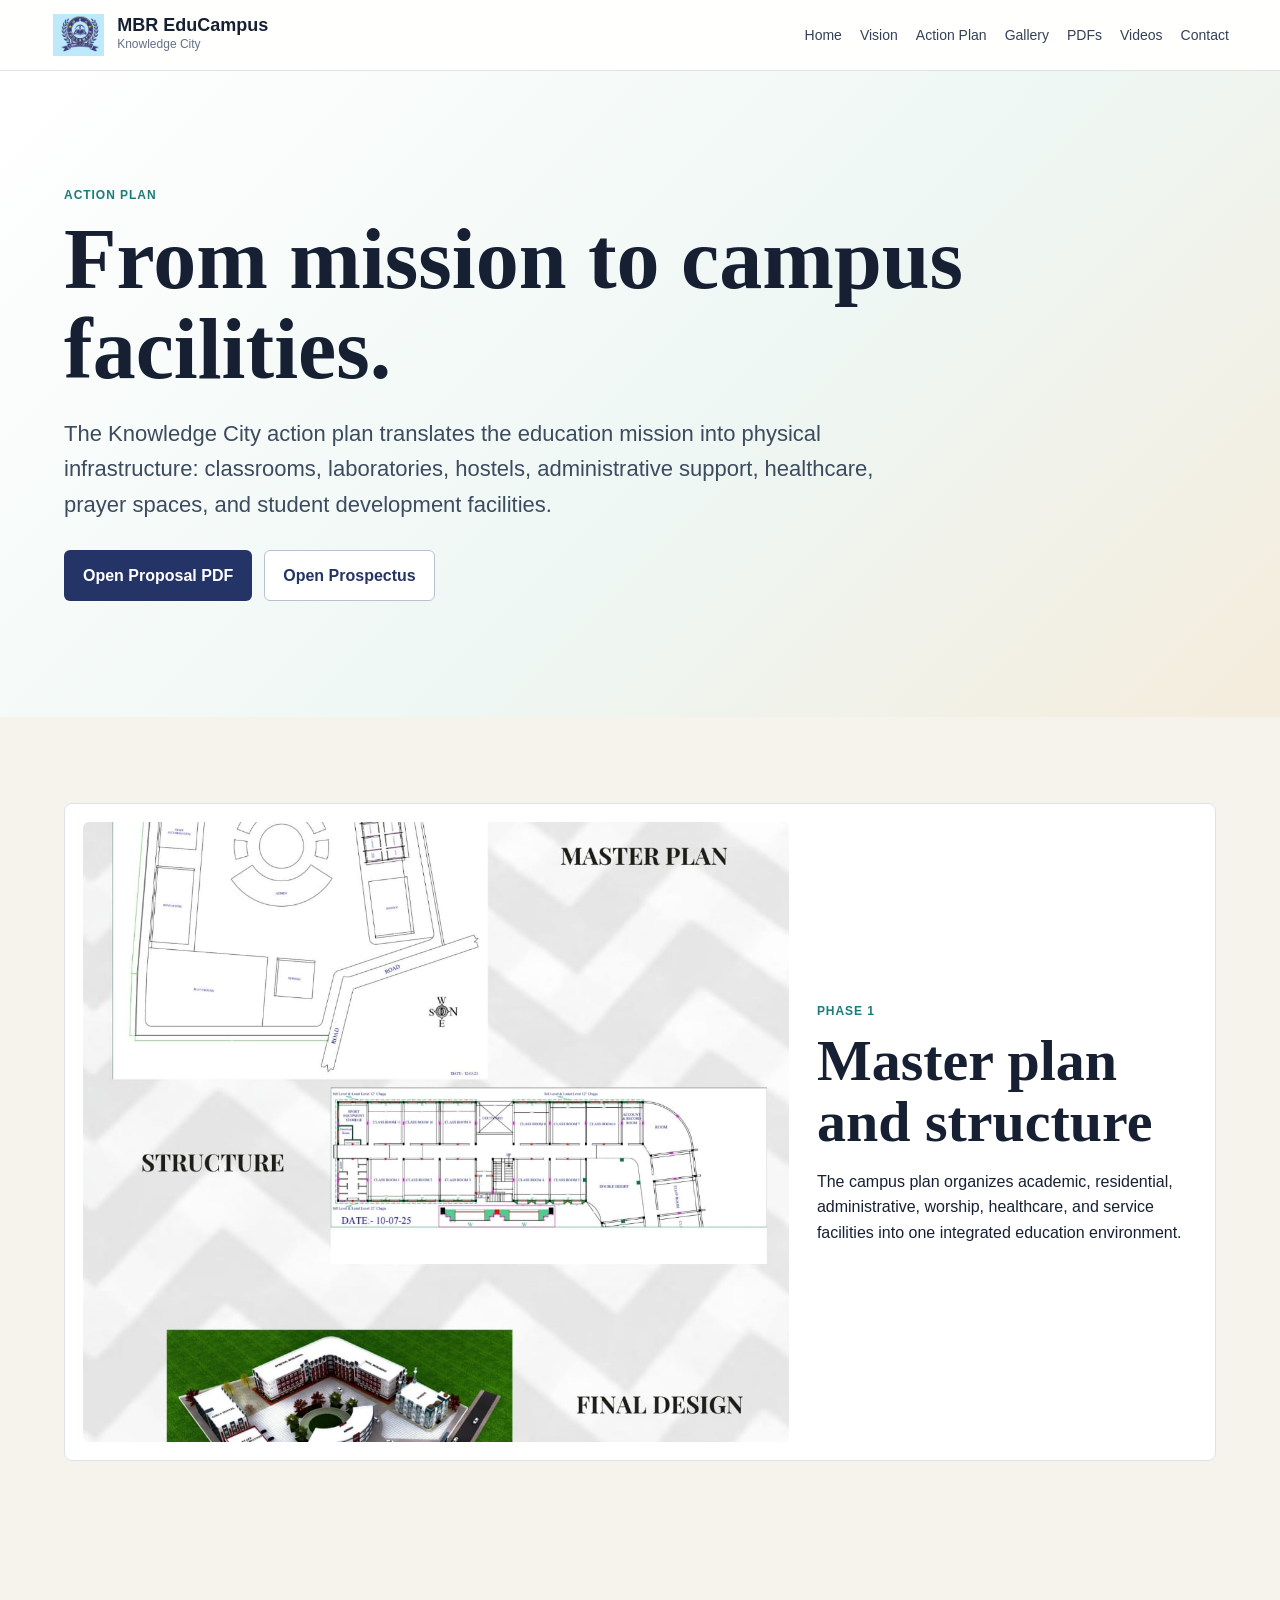
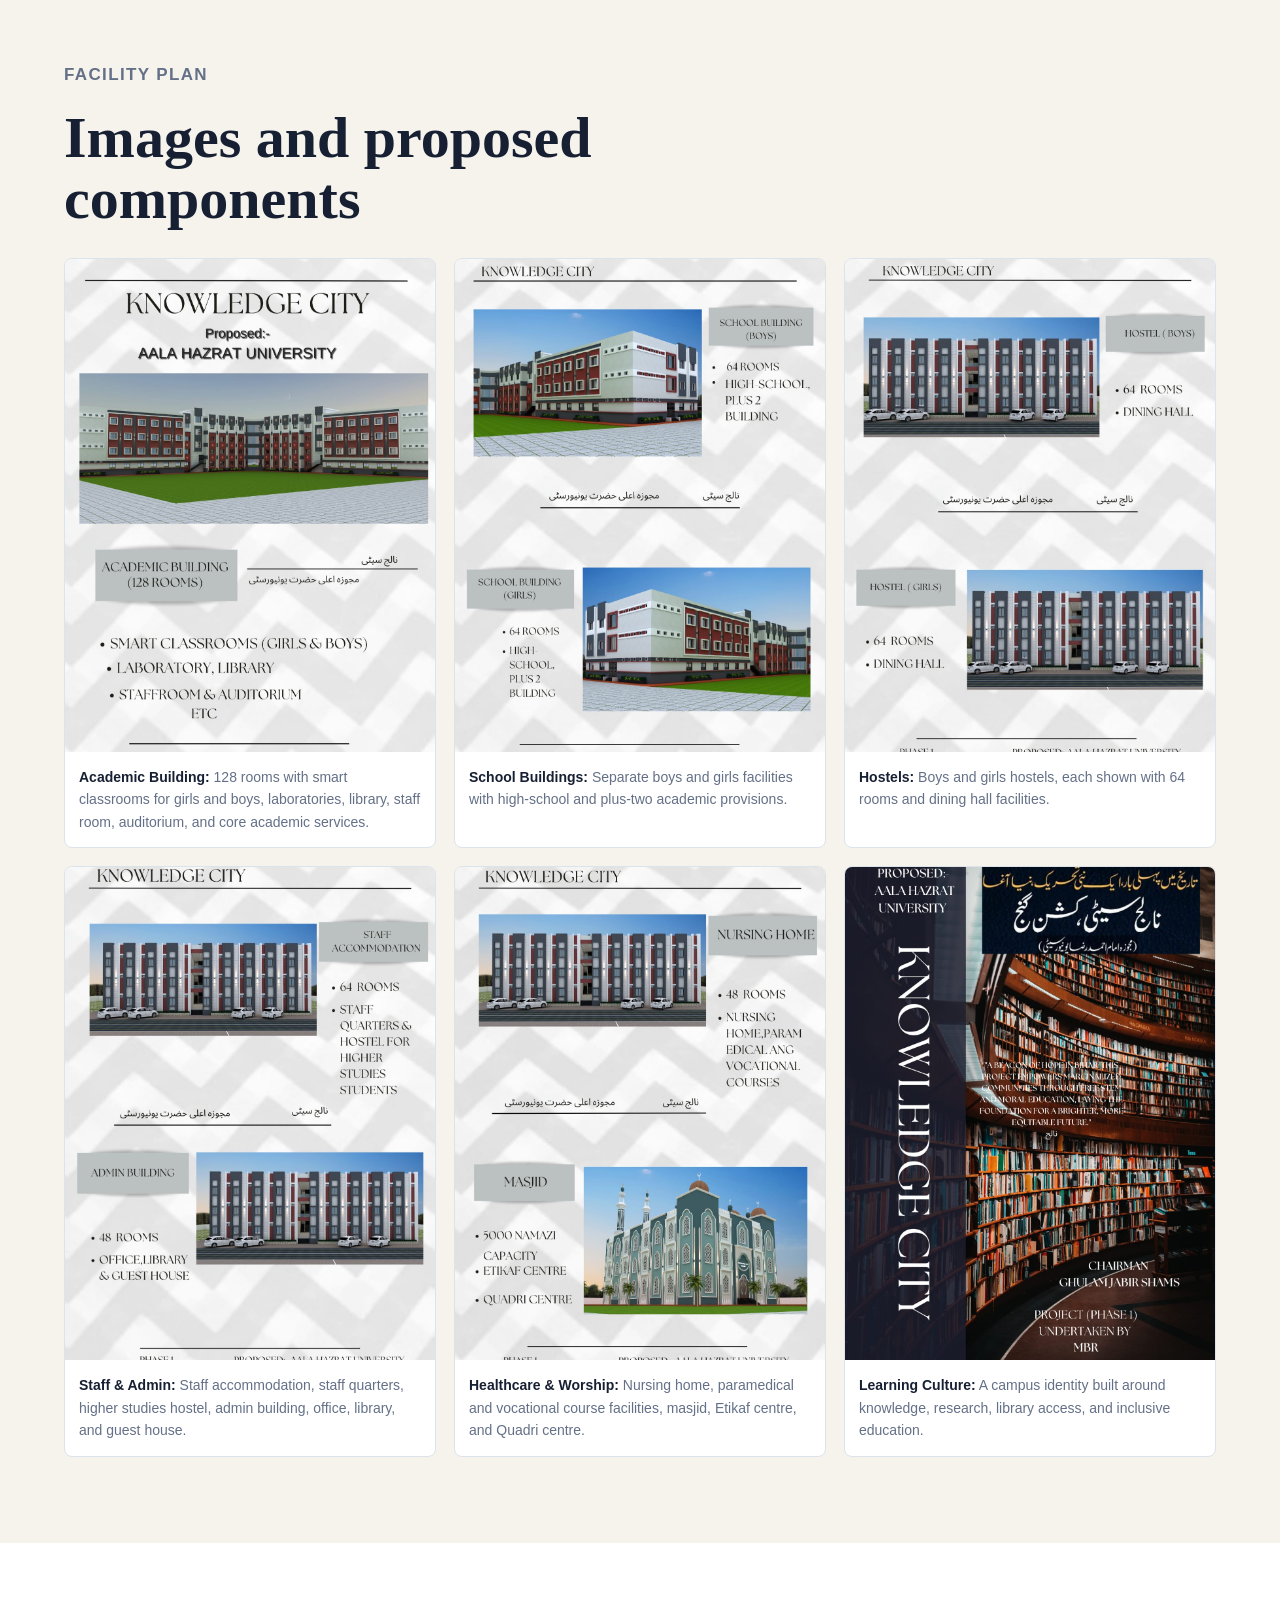
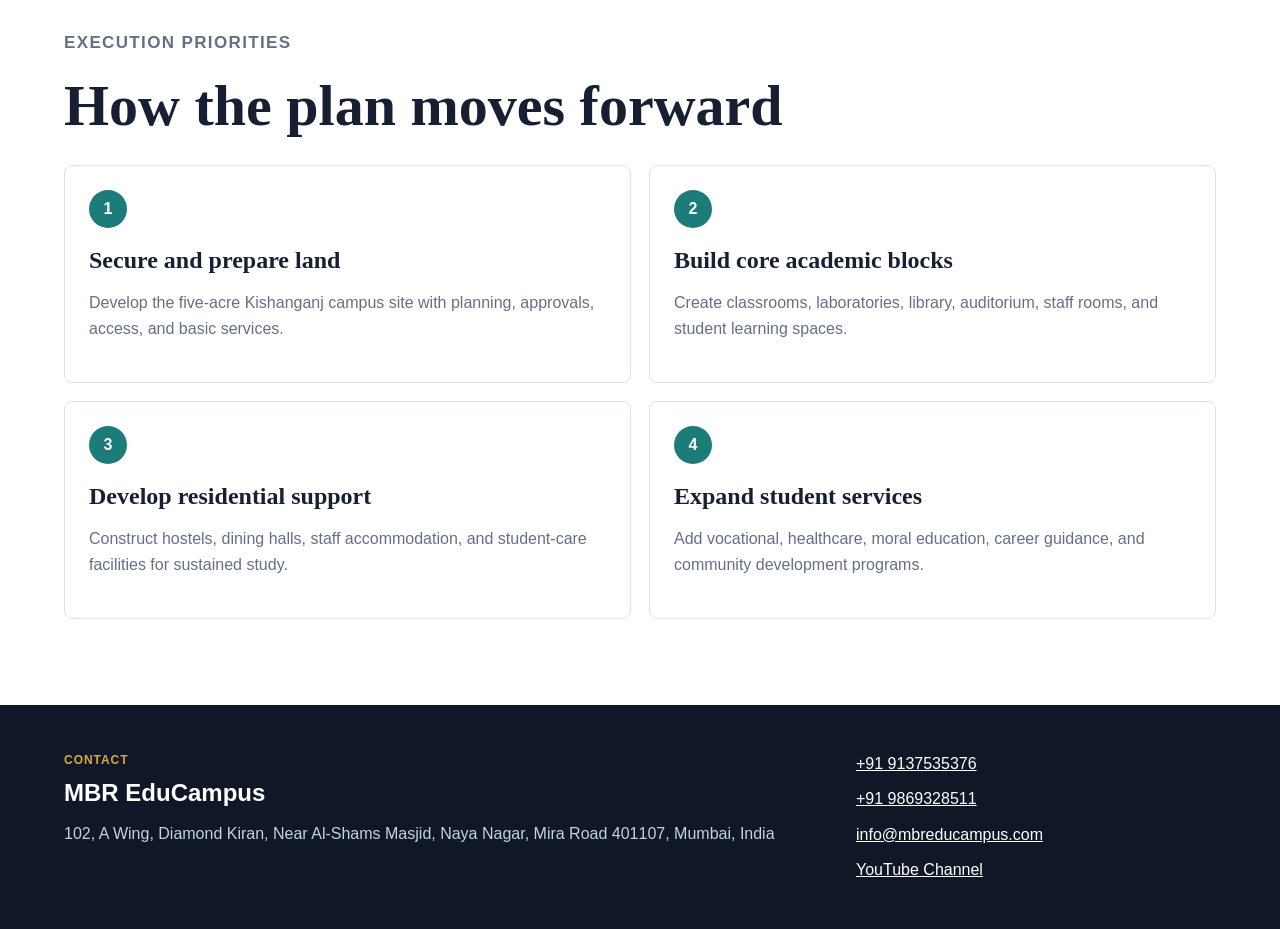
==== action-plan.html @ af2511da "Add files via upload" ====
<!doctype html>
<html lang="en">
  <head>
    <meta charset="utf-8" />
    <meta name="viewport" content="width=device-width, initial-scale=1" />
    <title>Action Plan | MBR EduCampus</title>
    <meta name="description" content="Knowledge City MBR EduCampus action plan, facility proposal, and PDFs." />
    <link rel="icon" type="image/png" href="assets/favicon.png" />
    <link rel="stylesheet" href="styles.css" />
  </head>
  <body>
    <header class="site-header">
      <a class="brand" href="index.html" aria-label="MBR EduCampus home">
        <img src="assets/logo.png" alt="MBR EduCampus logo" />
        <span>
          <strong>MBR EduCampus</strong>
          <small>Knowledge City</small>
        </span>
      </a>
      <nav aria-label="Primary navigation">
        <a href="index.html">Home</a>
        <a href="vision.html">Vision</a>
        <a href="action-plan.html">Action Plan</a>
        <a href="gallery.html">Gallery</a>
        <a href="documents.html">PDFs</a>
        <a href="videos.html">Videos</a>
        <a href="#contact">Contact</a>
      </nav>
    </header>

    <main>
      <section class="page-hero">
        <p class="eyebrow">Action Plan</p>
        <h1>From mission to campus facilities.</h1>
        <p>
          The Knowledge City action plan translates the education mission into physical infrastructure: classrooms,
          laboratories, hostels, administrative support, healthcare, prayer spaces, and student development facilities.
        </p>
        <div class="hero-actions">
          <a class="button primary" href="assets/Knowledge-City-Proposal.pdf">Open Proposal PDF</a>
          <a class="button secondary" href="assets/MBR-EduCampus-Prospectus.pdf">Open Prospectus</a>
        </div>
      </section>

      <section class="section vision-section">
        <div class="vision-feature">
          <img src="assets/vision/master-plan.jpeg" alt="Knowledge City master plan and structure" />
          <div>
            <p class="eyebrow">Phase 1</p>
            <h2>Master plan and structure</h2>
            <p>
              The campus plan organizes academic, residential, administrative, worship, healthcare, and service
              facilities into one integrated education environment.
            </p>
          </div>
        </div>
      </section>

      <section class="section">
        <div class="section-heading">
          <p class="eyebrow">Facility Plan</p>
          <h2>Images and proposed components</h2>
        </div>
        <div class="vision-grid action-grid">
          <figure>
            <img src="assets/vision/academic-building.jpeg" alt="Academic building proposal" />
            <figcaption>
              <strong>Academic Building:</strong> 128 rooms with smart classrooms for girls and boys, laboratories,
              library, staff room, auditorium, and core academic services.
            </figcaption>
          </figure>
          <figure>
            <img src="assets/vision/school-buildings.jpeg" alt="Boys and girls school building proposal" />
            <figcaption>
              <strong>School Buildings:</strong> Separate boys and girls facilities with high-school and plus-two
              academic provisions.
            </figcaption>
          </figure>
          <figure>
            <img src="assets/vision/hostels.jpeg" alt="Boys and girls hostel proposal" />
            <figcaption>
              <strong>Hostels:</strong> Boys and girls hostels, each shown with 64 rooms and dining hall facilities.
            </figcaption>
          </figure>
          <figure>
            <img src="assets/vision/staff-admin.jpeg" alt="Staff accommodation and administration building proposal" />
            <figcaption>
              <strong>Staff & Admin:</strong> Staff accommodation, staff quarters, higher studies hostel, admin
              building, office, library, and guest house.
            </figcaption>
          </figure>
          <figure>
            <img src="assets/vision/nursing-home-masjid.jpeg" alt="Nursing home and masjid proposal" />
            <figcaption>
              <strong>Healthcare & Worship:</strong> Nursing home, paramedical and vocational course facilities,
              masjid, Etikaf centre, and Quadri centre.
            </figcaption>
          </figure>
          <figure>
            <img src="assets/vision/knowledge-city-library.jpeg" alt="Knowledge City library proposal" />
            <figcaption>
              <strong>Learning Culture:</strong> A campus identity built around knowledge, research, library access,
              and inclusive education.
            </figcaption>
          </figure>
        </div>
      </section>

      <section class="section action-steps">
        <div class="section-heading">
          <p class="eyebrow">Execution Priorities</p>
          <h2>How the plan moves forward</h2>
        </div>
        <div class="step-list">
          <article>
            <span>1</span>
            <h3>Secure and prepare land</h3>
            <p>Develop the five-acre Kishanganj campus site with planning, approvals, access, and basic services.</p>
          </article>
          <article>
            <span>2</span>
            <h3>Build core academic blocks</h3>
            <p>Create classrooms, laboratories, library, auditorium, staff rooms, and student learning spaces.</p>
          </article>
          <article>
            <span>3</span>
            <h3>Develop residential support</h3>
            <p>Construct hostels, dining halls, staff accommodation, and student-care facilities for sustained study.</p>
          </article>
          <article>
            <span>4</span>
            <h3>Expand student services</h3>
            <p>Add vocational, healthcare, moral education, career guidance, and community development programs.</p>
          </article>
        </div>
      </section>
    </main>

    <footer id="contact" class="site-footer">
      <div>
        <p class="eyebrow">Contact</p>
        <h2>MBR EduCampus</h2>
        <p>102, A Wing, Diamond Kiran, Near Al-Shams Masjid, Naya Nagar, Mira Road 401107, Mumbai, India</p>
      </div>
      <address>
        <a href="tel:+919137535376">+91 9137535376</a>
        <a href="tel:+919869328511">+91 9869328511</a>
        <a href="mailto:info@mbreducampus.com">info@mbreducampus.com</a>
        <a href="https://www.youtube.com/@MBREDUCAMPUS">YouTube Channel</a>
      </address>
    </footer>
  </body>
</html>
---- styles.css ----
:root {
  --ink: #172033;
  --muted: #647087;
  --paper: #f6f3ed;
  --surface: #ffffff;
  --line: #dde3eb;
  --navy: #253466;
  --teal: #1b7c7a;
  --gold: #d7a83f;
  --coral: #b8453d;
  --shadow: 0 18px 50px rgba(23, 32, 51, 0.12);
}

* {
  box-sizing: border-box;
}

html {
  scroll-behavior: smooth;
}

body {
  margin: 0;
  color: var(--ink);
  background: var(--paper);
  font-family: Arial, Helvetica, sans-serif;
  line-height: 1.6;
  overflow-x: hidden;
}

img {
  display: block;
  max-width: 100%;
}

a {
  color: inherit;
}

.site-header {
  position: sticky;
  top: 0;
  z-index: 10;
  display: flex;
  align-items: center;
  justify-content: space-between;
  gap: 24px;
  padding: 14px clamp(18px, 4vw, 56px);
  background: rgba(255, 255, 255, 0.94);
  border-bottom: 1px solid var(--line);
  backdrop-filter: blur(14px);
  max-width: 100vw;
  overflow: hidden;
}

.brand {
  display: inline-flex;
  align-items: center;
  gap: 12px;
  text-decoration: none;
  min-width: 0;
}

.brand img {
  width: 54px;
  height: 42px;
  object-fit: contain;
}

.brand strong,
.brand small {
  display: block;
}

.brand strong {
  font-size: 18px;
  line-height: 1.1;
}

.brand small {
  color: var(--muted);
  font-size: 12px;
}

nav {
  display: flex;
  flex-wrap: wrap;
  justify-content: flex-end;
  gap: 8px 18px;
  max-width: 100%;
  min-width: 0;
  color: #344056;
  font-size: 14px;
}

nav a {
  text-decoration: none;
}

.hero {
  display: grid;
  grid-template-columns: minmax(0, 0.92fr) minmax(340px, 1.08fr);
  gap: clamp(28px, 5vw, 64px);
  align-items: center;
  min-height: min(860px, calc(100vh - 82px));
  padding: clamp(36px, 7vw, 90px) clamp(18px, 5vw, 72px);
  background: linear-gradient(135deg, #ffffff 0%, #eef7f4 48%, #f4ecdc 100%);
}

.page-hero {
  padding: clamp(54px, 9vw, 118px) clamp(18px, 5vw, 72px);
  background: linear-gradient(135deg, #ffffff 0%, #eef7f4 56%, #f4ecdc 100%);
}

.page-hero h1 {
  max-width: 980px;
  margin: 0;
  font-family: Georgia, "Times New Roman", serif;
  font-size: clamp(42px, 7vw, 86px);
  line-height: 1.04;
}

.page-hero p:not(.eyebrow) {
  max-width: 860px;
  color: #3d4b5f;
  font-size: clamp(17px, 2vw, 22px);
}

.hero h1,
.section h2,
.site-footer h2 {
  margin: 0;
  letter-spacing: 0;
  line-height: 1.05;
}

.hero h1 {
  max-width: 760px;
  font-family: Georgia, "Times New Roman", serif;
  font-size: clamp(46px, 8vw, 92px);
}

.hero p {
  max-width: 700px;
  color: #3d4b5f;
  font-size: clamp(17px, 2vw, 22px);
}

.eyebrow {
  margin: 0 0 10px;
  color: var(--teal);
  font-size: 12px;
  font-weight: 700;
  letter-spacing: 0.08em;
  text-transform: uppercase;
}

.hero-actions {
  display: flex;
  flex-wrap: wrap;
  gap: 12px;
  margin-top: 28px;
}

.button {
  display: inline-flex;
  align-items: center;
  justify-content: center;
  min-height: 46px;
  padding: 12px 18px;
  border: 1px solid transparent;
  border-radius: 6px;
  font-weight: 700;
  text-decoration: none;
}

.button.primary {
  background: var(--navy);
  color: #fff;
}

.button.secondary {
  border-color: #b8c1cf;
  background: #fff;
  color: var(--navy);
}

.button.compact {
  min-height: 40px;
  padding: 9px 14px;
}

.hero-media {
  margin: 0;
  border-radius: 8px;
  overflow: hidden;
  box-shadow: var(--shadow);
}

.hero-media img {
  width: 100%;
  height: min(620px, 64vh);
  object-fit: cover;
}

.section {
  padding: clamp(42px, 7vw, 86px) clamp(18px, 5vw, 72px);
}

.split {
  display: grid;
  grid-template-columns: minmax(260px, 0.85fr) minmax(300px, 1.15fr);
  gap: clamp(24px, 5vw, 70px);
  align-items: start;
}

.section h2 {
  max-width: 780px;
  font-family: Georgia, "Times New Roman", serif;
  font-size: clamp(32px, 5vw, 58px);
}

.section h3 {
  margin: 0 0 10px;
  font-family: Georgia, "Times New Roman", serif;
  font-size: 24px;
  line-height: 1.2;
}

.home-feature-grid {
  display: grid;
  grid-template-columns: repeat(3, minmax(0, 1fr));
  gap: 18px;
}

.home-feature-grid article {
  overflow: hidden;
  background: #fff;
  border: 1px solid var(--line);
  border-radius: 8px;
  box-shadow: 0 14px 32px rgba(23, 32, 51, 0.06);
}

.home-feature-grid img {
  width: 100%;
  aspect-ratio: 4 / 3;
  object-fit: cover;
}

.home-feature-grid article > div {
  padding: 18px;
}

.home-feature-grid a {
  color: var(--navy);
  font-weight: 700;
}

.text-stack p,
.section-heading p,
.support-section p,
.campus-section p {
  color: var(--muted);
  font-size: 17px;
}

.stats-band {
  display: grid;
  grid-template-columns: repeat(4, minmax(0, 1fr));
  gap: 1px;
  padding-top: 0;
  padding-bottom: 0;
  background: var(--line);
}

.stats-band div {
  padding: 30px;
  background: #ffffff;
}

.stats-band strong {
  display: block;
  color: var(--coral);
  font-family: Georgia, "Times New Roman", serif;
  font-size: 38px;
  line-height: 1;
}

.stats-band span {
  display: block;
  margin-top: 8px;
  color: var(--muted);
}

.campus-section,
.videos-section,
.press-section {
  background: #fff;
}

.campus-section figure {
  margin: 0;
  padding: 12px;
  background: #edf2f5;
  border: 1px solid var(--line);
  border-radius: 8px;
}

.campus-section img {
  width: 100%;
  border-radius: 4px;
}

.section-heading {
  display: grid;
  grid-template-columns: minmax(0, 1fr) auto;
  gap: 10px 24px;
  align-items: end;
  margin-bottom: 28px;
}

.section-heading > p {
  max-width: 720px;
}

.section-heading .eyebrow,
.section-heading h2,
.section-heading > p:not(.eyebrow) {
  grid-column: 1;
}

.section-heading .button {
  grid-column: 2;
  grid-row: 2;
}

.vision-feature {
  display: grid;
  grid-template-columns: minmax(280px, 1.3fr) minmax(260px, 0.7fr);
  gap: 28px;
  align-items: center;
  margin-bottom: 28px;
  padding: 18px;
  background: #fff;
  border: 1px solid var(--line);
  border-radius: 8px;
}

.vision-feature img,
.vision-grid img,
.press-grid img,
.prospectus-grid img,
.gallery-grid img {
  width: 100%;
  object-fit: cover;
}

.vision-feature img {
  max-height: 620px;
  border-radius: 6px;
}

.vision-grid,
.gallery-grid,
.video-grid,
.prospectus-grid,
.press-grid {
  display: grid;
  gap: 18px;
}

.vision-grid {
  grid-template-columns: repeat(3, minmax(0, 1fr));
}

.vision-grid figure,
.press-grid article {
  margin: 0;
  overflow: hidden;
  background: #fff;
  border: 1px solid var(--line);
  border-radius: 8px;
}

.vision-grid img {
  aspect-ratio: 3 / 4;
}

.vision-grid figcaption {
  padding: 14px;
  color: var(--muted);
  font-size: 14px;
}

.action-grid figcaption strong {
  color: var(--ink);
}

.value-grid-section,
.action-steps,
.document-section {
  background: #fff;
}

.value-grid,
.step-list,
.document-grid {
  display: grid;
  gap: 18px;
}

.value-grid {
  grid-template-columns: repeat(3, minmax(0, 1fr));
}

.step-list,
.document-grid {
  grid-template-columns: repeat(2, minmax(0, 1fr));
}

.value-grid article,
.step-list article,
.document-grid article {
  padding: 24px;
  background: #fff;
  border: 1px solid var(--line);
  border-radius: 8px;
}

.value-grid span,
.step-list span {
  display: inline-flex;
  align-items: center;
  justify-content: center;
  width: 38px;
  height: 38px;
  margin-bottom: 18px;
  color: #fff;
  background: var(--teal);
  border-radius: 50%;
  font-weight: 700;
}

.value-grid p,
.step-list p,
.document-grid p {
  color: var(--muted);
}

.document-grid article {
  display: grid;
  align-content: start;
  gap: 14px;
}

.document-grid h2 {
  font-size: clamp(28px, 4vw, 42px);
}

.press-grid {
  grid-template-columns: repeat(2, minmax(0, 1fr));
}

.press-grid article {
  display: grid;
  grid-template-columns: 0.82fr 1fr;
}

.press-grid img {
  height: 100%;
  min-height: 280px;
}

.press-grid article div {
  padding: 22px;
}

.press-grid a {
  color: var(--navy);
  font-weight: 700;
}

.gallery-grid {
  grid-template-columns: repeat(4, minmax(0, 1fr));
}

.gallery-grid-large {
  grid-template-columns: repeat(5, minmax(0, 1fr));
}

.gallery-grid button {
  padding: 0;
  overflow: hidden;
  cursor: pointer;
  background: #fff;
  border: 1px solid var(--line);
  border-radius: 8px;
}

.gallery-grid img {
  aspect-ratio: 4 / 3;
  transition: transform 180ms ease;
}

.gallery-grid button:hover img {
  transform: scale(1.04);
}

.video-grid {
  grid-template-columns: repeat(3, minmax(0, 1fr));
}

.video-card {
  overflow: hidden;
  background: #fff;
  border: 1px solid var(--line);
  border-radius: 8px;
}

.video-card iframe {
  display: block;
  width: 100%;
  aspect-ratio: 16 / 9;
  border: 0;
}

.video-card h3 {
  padding: 14px;
  font-family: Arial, Helvetica, sans-serif;
  font-size: 16px;
}

.prospectus-grid {
  grid-template-columns: repeat(4, minmax(0, 1fr));
}

.prospectus-grid img {
  aspect-ratio: 0.72;
  border: 1px solid var(--line);
  border-radius: 8px;
  box-shadow: 0 12px 28px rgba(23, 32, 51, 0.08);
}

.support-section {
  display: grid;
  grid-template-columns: minmax(300px, 1fr) minmax(280px, 420px);
  gap: 28px;
  align-items: start;
  color: #fff;
  background: var(--navy);
}

.support-section .eyebrow,
.site-footer .eyebrow {
  color: var(--gold);
}

.support-section p {
  color: #dce4ef;
}

.bank-panel {
  padding: 24px;
  background: rgba(255, 255, 255, 0.1);
  border: 1px solid rgba(255, 255, 255, 0.18);
  border-radius: 8px;
}

.site-footer {
  display: grid;
  grid-template-columns: minmax(300px, 1fr) minmax(240px, 360px);
  gap: 28px;
  padding: 46px clamp(18px, 5vw, 72px);
  color: #fff;
  background: #101827;
}

.site-footer p {
  max-width: 760px;
  color: #c7d0dd;
}

.site-footer address {
  display: grid;
  gap: 10px;
  font-style: normal;
}

.site-footer a {
  color: #fff;
}

@media (max-width: 1000px) {
  .hero,
  .split,
  .vision-feature,
  .support-section,
  .site-footer {
    grid-template-columns: 1fr;
  }

  .stats-band,
  .gallery-grid,
  .prospectus-grid {
    grid-template-columns: repeat(2, minmax(0, 1fr));
  }

  .vision-grid,
  .video-grid,
  .press-grid,
  .home-feature-grid,
  .value-grid,
  .step-list,
  .document-grid {
    grid-template-columns: 1fr;
  }

  .press-grid article {
    grid-template-columns: 1fr;
  }
}

@media (max-width: 720px) {
  .site-header {
    align-items: flex-start;
    flex-direction: column;
    width: 100%;
  }

  nav {
    justify-content: flex-start;
    flex-wrap: nowrap;
    width: 100%;
    overflow-x: auto;
    padding-bottom: 4px;
  }

  .hero {
    min-height: auto;
    width: 100%;
    max-width: 100%;
    padding-right: 18px;
    padding-left: 18px;
    overflow: hidden;
  }

  .page-hero h1 {
    font-size: 34px;
  }

  .page-hero p:not(.eyebrow) {
    font-size: 16px;
  }

  .hero-copy,
  .hero-media {
    width: 100%;
    max-width: 100%;
    min-width: 0;
  }

  .hero-media {
    max-width: 320px;
  }

  .hero h1 {
    max-width: 300px;
    font-size: 27px;
    overflow-wrap: break-word;
  }

  .hero p {
    max-width: 320px;
    font-size: 15px;
  }

  .hero .eyebrow {
    font-size: 11px;
    letter-spacing: 0.05em;
  }

  .hero-actions {
    display: grid;
    grid-template-columns: 1fr;
  }

  .button {
    width: 100%;
  }

  .hero-media img {
    height: auto;
  }

  .section-heading {
    grid-template-columns: 1fr;
  }

  .section-heading .button {
    grid-column: 1;
    grid-row: auto;
  }

  .stats-band,
  .gallery-grid,
  .prospectus-grid {
    grid-template-columns: 1fr;
  }
}
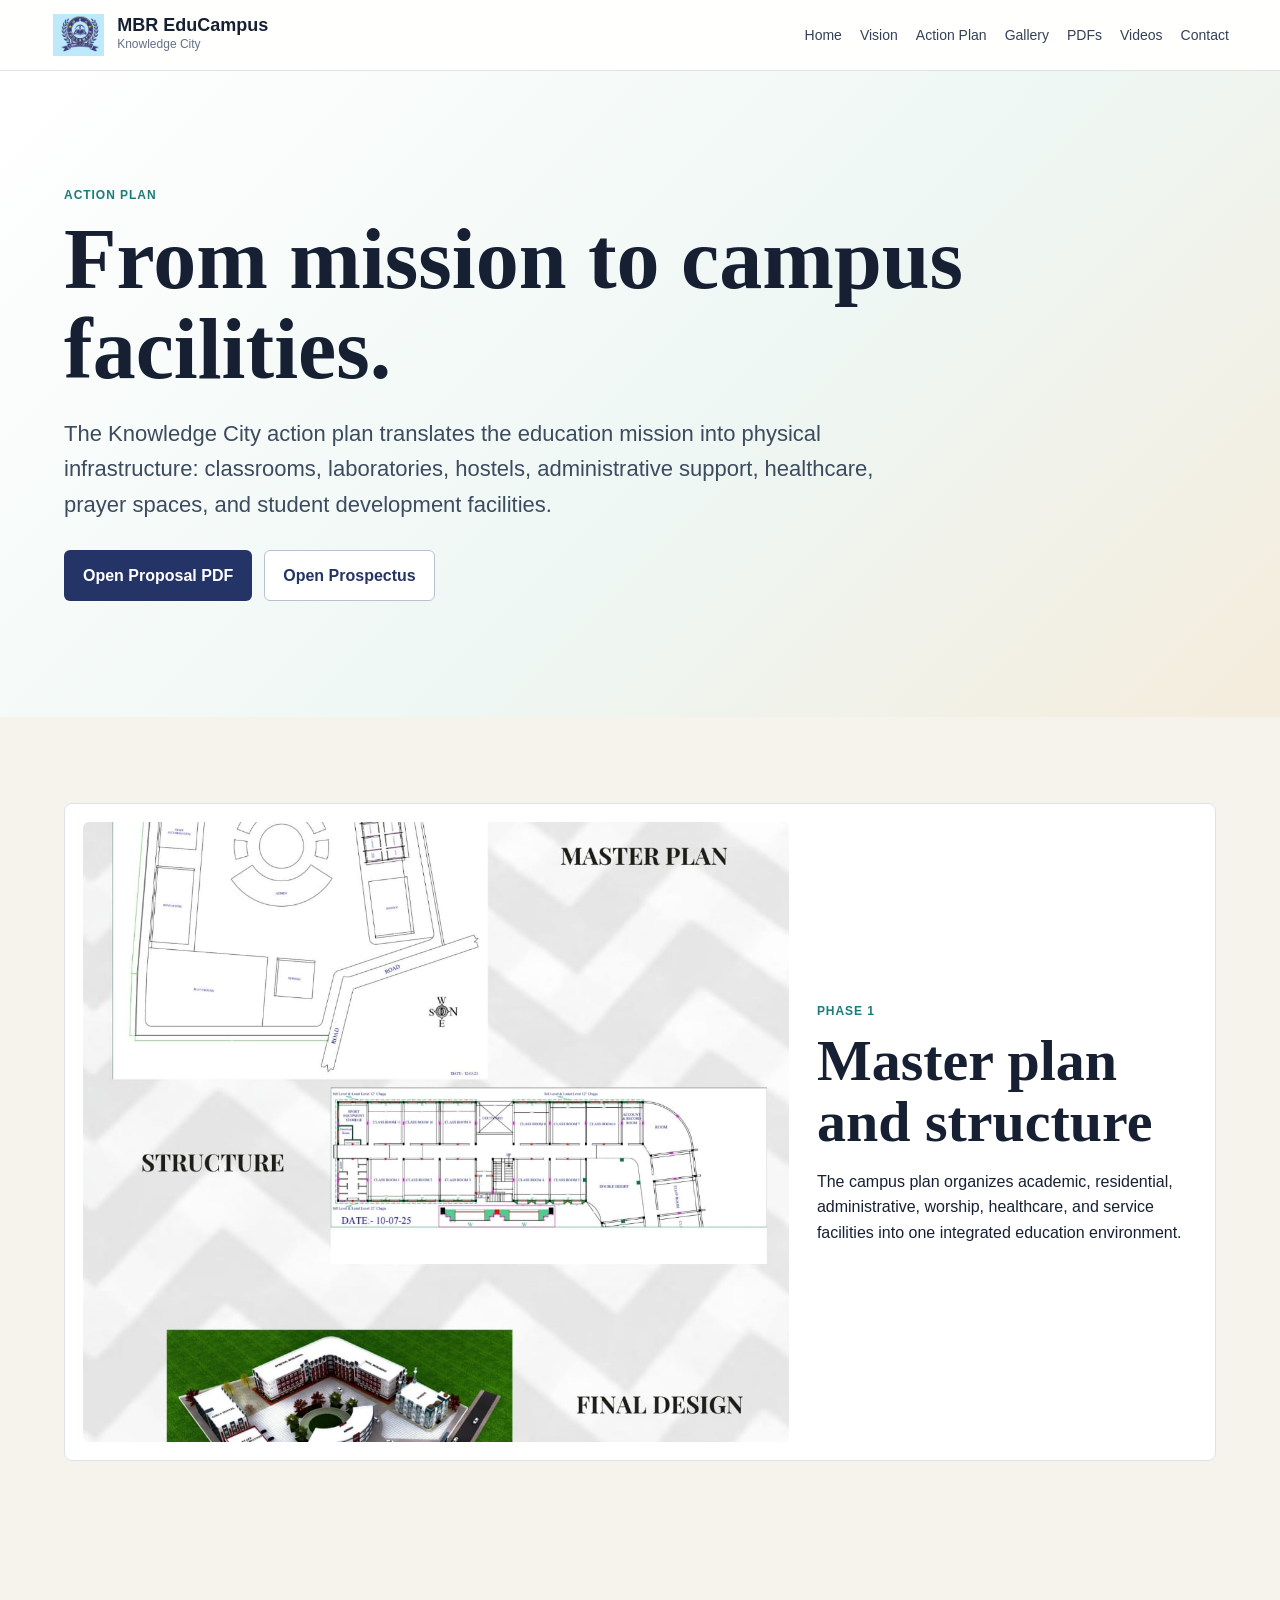
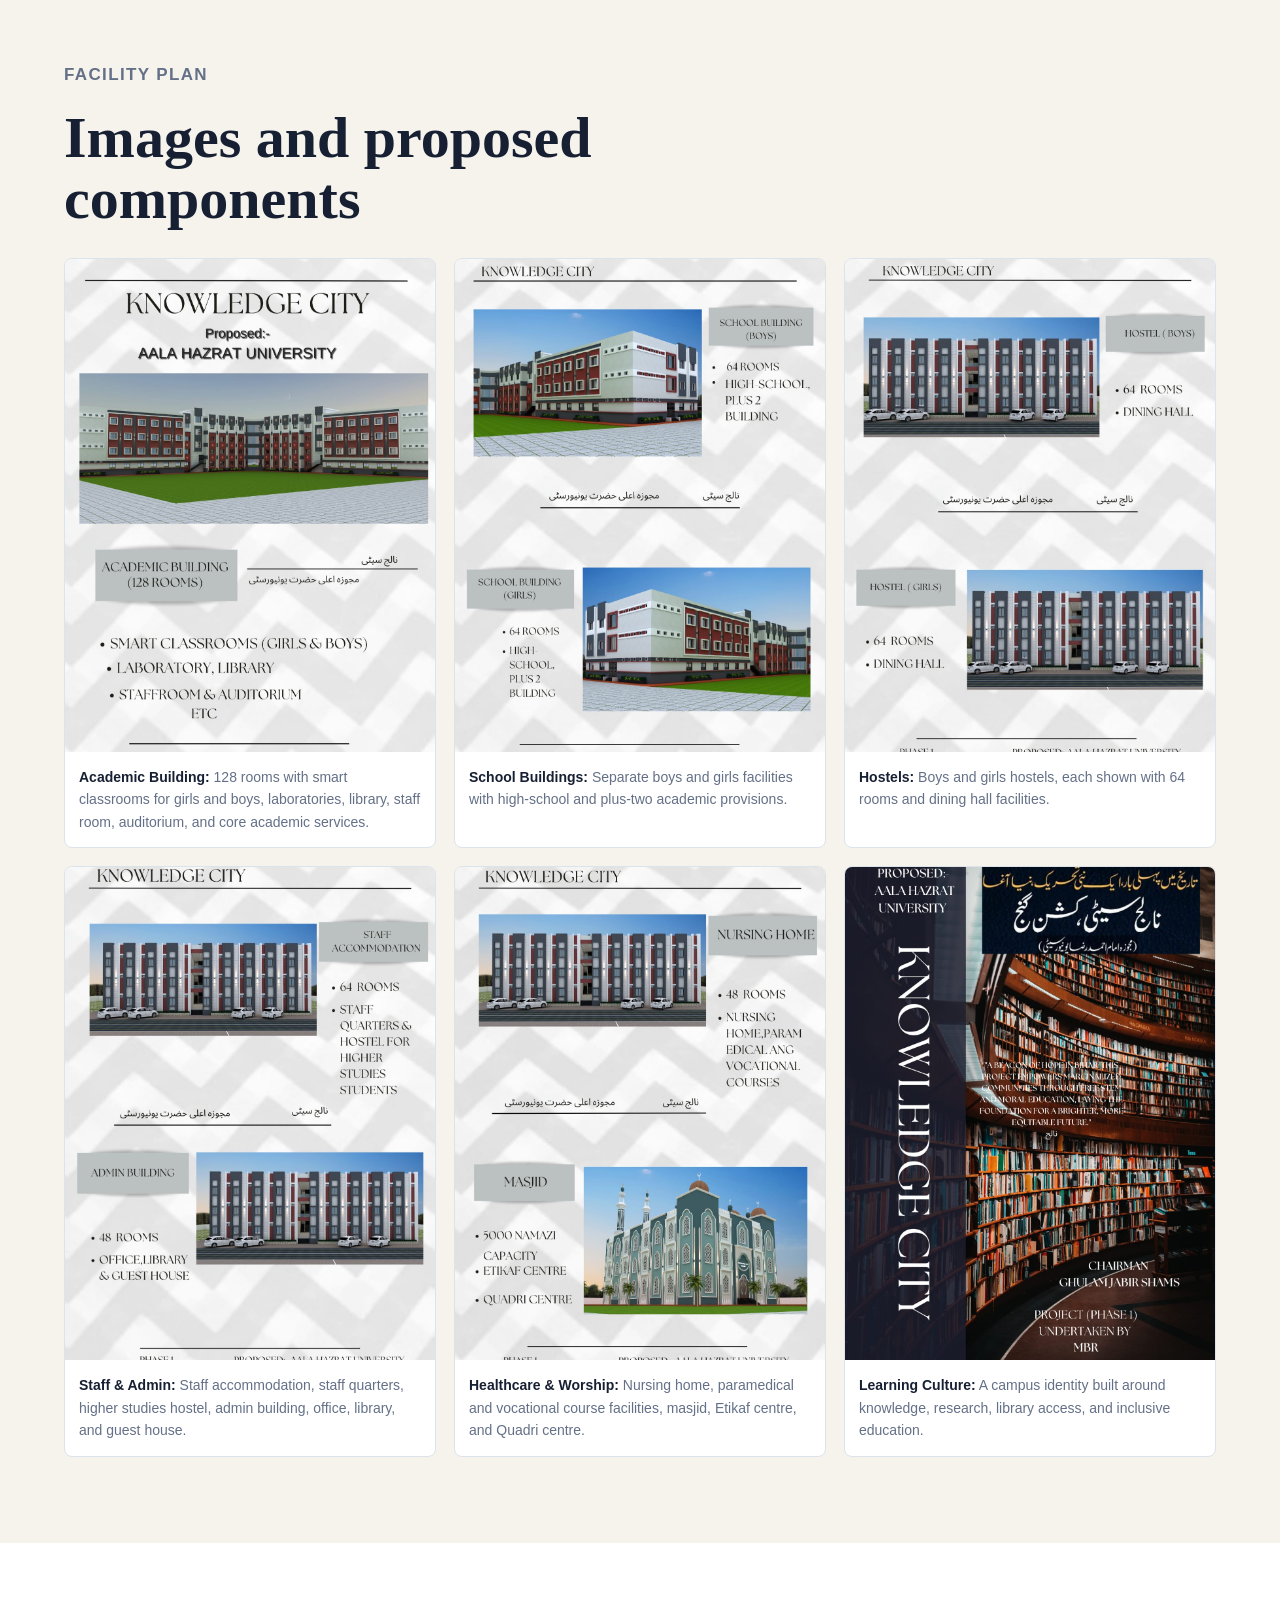
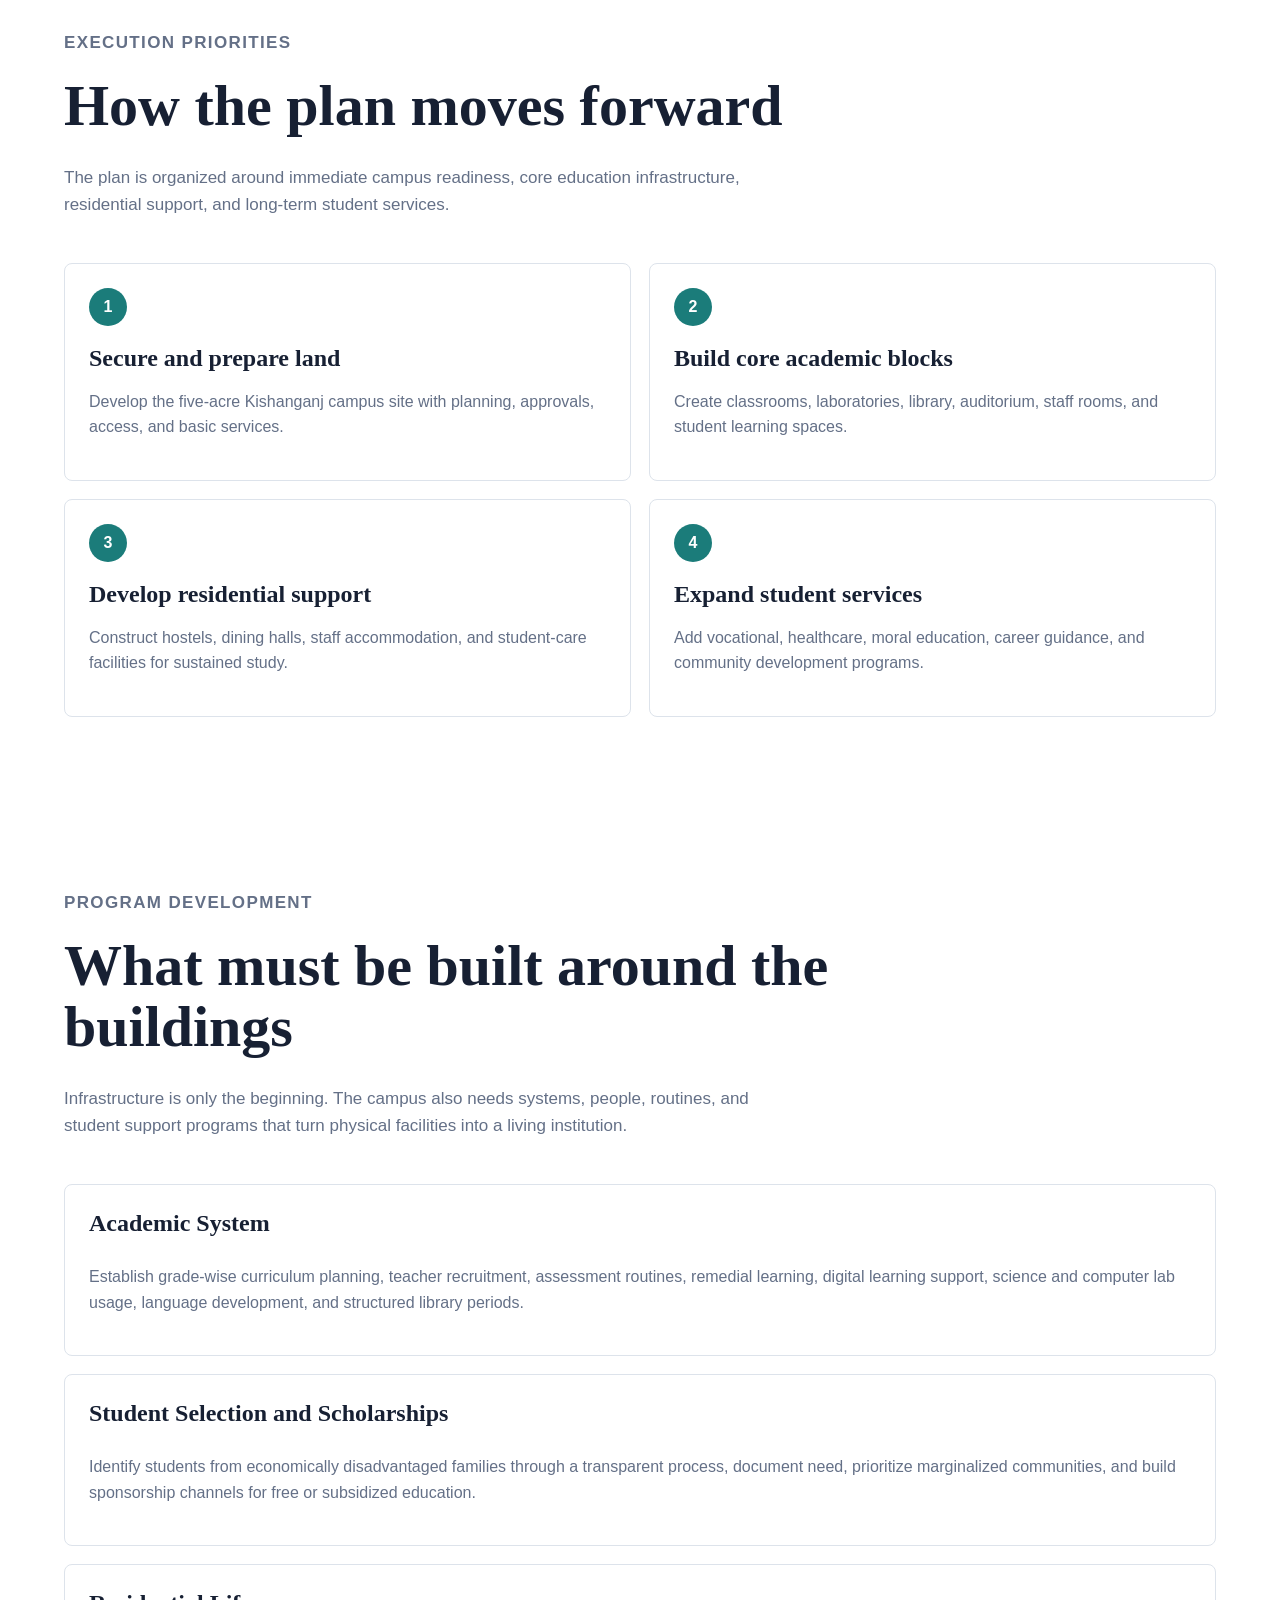
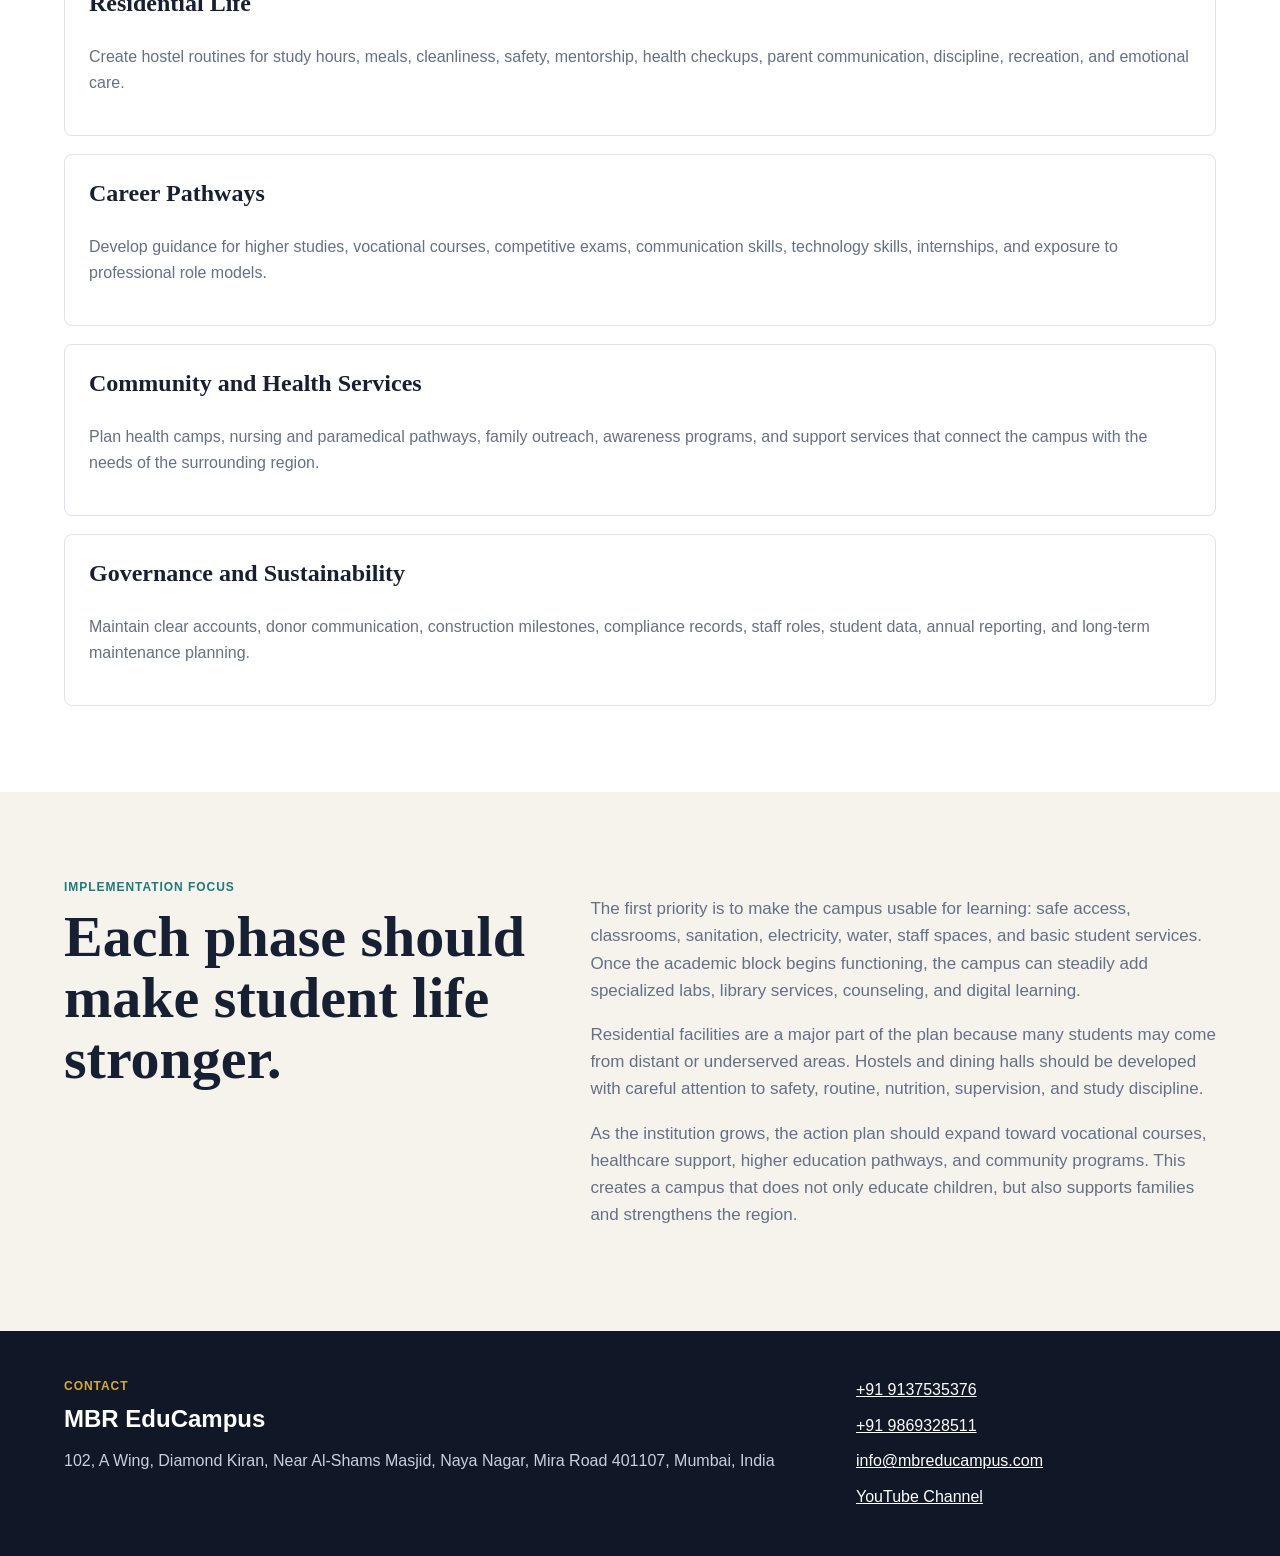
==== commit ad98e45e: "Expand action plan content" ====
--- a/action-plan.html
+++ b/action-plan.html
@@ -24,7 +24,7 @@
         <a href="gallery.html">Gallery</a>
         <a href="documents.html">PDFs</a>
         <a href="videos.html">Videos</a>
-        <a href="#contact">Contact</a>
+        <a href="contact.html">Contact</a>
       </nav>
     </header>
 
@@ -110,6 +110,10 @@
         <div class="section-heading">
           <p class="eyebrow">Execution Priorities</p>
           <h2>How the plan moves forward</h2>
+          <p>
+            The plan is organized around immediate campus readiness, core education infrastructure, residential
+            support, and long-term student services.
+          </p>
         </div>
         <div class="step-list">
           <article>
@@ -132,6 +136,86 @@
             <h3>Expand student services</h3>
             <p>Add vocational, healthcare, moral education, career guidance, and community development programs.</p>
           </article>
+        </div>
+      </section>
+
+      <section class="section action-detail-section">
+        <div class="section-heading">
+          <p class="eyebrow">Program Development</p>
+          <h2>What must be built around the buildings</h2>
+          <p>
+            Infrastructure is only the beginning. The campus also needs systems, people, routines, and student support
+            programs that turn physical facilities into a living institution.
+          </p>
+        </div>
+        <div class="action-detail-grid">
+          <article>
+            <h3>Academic System</h3>
+            <p>
+              Establish grade-wise curriculum planning, teacher recruitment, assessment routines, remedial learning,
+              digital learning support, science and computer lab usage, language development, and structured library
+              periods.
+            </p>
+          </article>
+          <article>
+            <h3>Student Selection and Scholarships</h3>
+            <p>
+              Identify students from economically disadvantaged families through a transparent process, document need,
+              prioritize marginalized communities, and build sponsorship channels for free or subsidized education.
+            </p>
+          </article>
+          <article>
+            <h3>Residential Life</h3>
+            <p>
+              Create hostel routines for study hours, meals, cleanliness, safety, mentorship, health checkups,
+              parent communication, discipline, recreation, and emotional care.
+            </p>
+          </article>
+          <article>
+            <h3>Career Pathways</h3>
+            <p>
+              Develop guidance for higher studies, vocational courses, competitive exams, communication skills,
+              technology skills, internships, and exposure to professional role models.
+            </p>
+          </article>
+          <article>
+            <h3>Community and Health Services</h3>
+            <p>
+              Plan health camps, nursing and paramedical pathways, family outreach, awareness programs, and support
+              services that connect the campus with the needs of the surrounding region.
+            </p>
+          </article>
+          <article>
+            <h3>Governance and Sustainability</h3>
+            <p>
+              Maintain clear accounts, donor communication, construction milestones, compliance records, staff roles,
+              student data, annual reporting, and long-term maintenance planning.
+            </p>
+          </article>
+        </div>
+      </section>
+
+      <section class="section split">
+        <div>
+          <p class="eyebrow">Implementation Focus</p>
+          <h2>Each phase should make student life stronger.</h2>
+        </div>
+        <div class="text-stack">
+          <p>
+            The first priority is to make the campus usable for learning: safe access, classrooms, sanitation,
+            electricity, water, staff spaces, and basic student services. Once the academic block begins functioning,
+            the campus can steadily add specialized labs, library services, counseling, and digital learning.
+          </p>
+          <p>
+            Residential facilities are a major part of the plan because many students may come from distant or
+            underserved areas. Hostels and dining halls should be developed with careful attention to safety, routine,
+            nutrition, supervision, and study discipline.
+          </p>
+          <p>
+            As the institution grows, the action plan should expand toward vocational courses, healthcare support,
+            higher education pathways, and community programs. This creates a campus that does not only educate
+            children, but also supports families and strengthens the region.
+          </p>
         </div>
       </section>
     </main>
--- a/styles.css
+++ b/styles.css
@@ -26,6 +26,10 @@
   font-family: Arial, Helvetica, sans-serif;
   line-height: 1.6;
   overflow-x: hidden;
+}
+
+body.lightbox-open {
+  overflow: hidden;
 }
 
 img {
@@ -398,13 +402,20 @@
 
 .value-grid-section,
 .action-steps,
-.document-section {
+.document-section,
+.reading-section,
+.action-detail-section,
+.contact-section {
   background: #fff;
 }
 
 .value-grid,
 .step-list,
-.document-grid {
+.document-grid,
+.reading-grid,
+.action-detail-grid,
+.contact-grid,
+.quick-link-grid {
   display: grid;
   gap: 18px;
 }
@@ -414,13 +425,18 @@
 }
 
 .step-list,
-.document-grid {
+.document-grid,
+.reading-grid,
+action-detail-grid {
   grid-template-columns: repeat(2, minmax(0, 1fr));
 }
 
 .value-grid article,
 .step-list article,
-.document-grid article {
+.document-grid article,
+.reading-grid article,
+.action-detail-grid article,
+.contact-card {
   padding: 24px;
   background: #fff;
   border: 1px solid var(--line);
@@ -443,8 +459,54 @@
 
 .value-grid p,
 .step-list p,
-.document-grid p {
+.document-grid p,
+.reading-grid p,
+.action-detail-grid p,
+.contact-card p {
   color: var(--muted);
+}
+
+.reading-grid article,
+.action-detail-grid article {
+  display: grid;
+  align-content: start;
+}
+
+.contact-grid {
+  grid-template-columns: minmax(0, 1.2fr) repeat(2, minmax(0, 0.9fr));
+}
+
+.contact-card {
+  display: grid;
+  align-content: start;
+  gap: 12px;
+}
+
+.contact-card h2 {
+  font-size: clamp(28px, 4vw, 44px);
+}
+
+.contact-primary-card {
+  grid-row: span 2;
+}
+
+.contact-actions {
+  display: grid;
+  gap: 12px;
+}
+
+.quick-link-grid {
+  grid-template-columns: repeat(4, minmax(0, 1fr));
+}
+
+.quick-link-grid a {
+  padding: 22px;
+  color: var(--navy);
+  background: #fff;
+  border: 1px solid var(--line);
+  border-radius: 8px;
+  font-weight: 700;
+  text-decoration: none;
 }
 
 .document-grid article {
@@ -504,6 +566,79 @@
 
 .gallery-grid button:hover img {
   transform: scale(1.04);
+}
+
+.lightbox {
+  position: fixed;
+  inset: 0;
+  z-index: 50;
+  display: grid;
+  grid-template-columns: 72px minmax(0, 1fr) 72px;
+  align-items: center;
+  gap: 12px;
+  padding: 72px clamp(14px, 4vw, 42px) 36px;
+  background: rgba(16, 24, 39, 0.92);
+}
+
+.lightbox[hidden] {
+  display: none;
+}
+
+.lightbox-frame {
+  display: grid;
+  justify-items: center;
+  gap: 14px;
+  min-width: 0;
+  margin: 0;
+}
+
+.lightbox-frame img {
+  max-width: 100%;
+  max-height: calc(100vh - 160px);
+  object-fit: contain;
+  border-radius: 8px;
+  box-shadow: 0 24px 70px rgba(0, 0, 0, 0.36);
+  cursor: zoom-out;
+}
+
+.lightbox-frame figcaption {
+  color: #f4f7fb;
+  text-align: center;
+  font-size: 14px;
+}
+
+.lightbox-close,
+.lightbox-arrow {
+  border: 1px solid rgba(255, 255, 255, 0.3);
+  color: #fff;
+  background: rgba(255, 255, 255, 0.14);
+  cursor: pointer;
+}
+
+.lightbox-close {
+  position: absolute;
+  top: 18px;
+  right: 18px;
+  min-height: 40px;
+  padding: 8px 14px;
+  border-radius: 6px;
+  font-weight: 700;
+}
+
+.lightbox-arrow {
+  width: 58px;
+  height: 58px;
+  border-radius: 50%;
+  font-size: 40px;
+  line-height: 1;
+}
+
+.lightbox-prev {
+  justify-self: end;
+}
+
+.lightbox-next {
+  justify-self: start;
 }
 
 .video-grid {
@@ -611,8 +746,16 @@
   .home-feature-grid,
   .value-grid,
   .step-list,
-  .document-grid {
+  .document-grid,
+  .reading-grid,
+  .action-detail-grid,
+  .contact-grid,
+  .quick-link-grid {
     grid-template-columns: 1fr;
+  }
+
+  .contact-primary-card {
+    grid-row: auto;
   }
 
   .press-grid article {
@@ -706,4 +849,20 @@
   .prospectus-grid {
     grid-template-columns: 1fr;
   }
-}
+
+  .lightbox {
+    grid-template-columns: 48px minmax(0, 1fr) 48px;
+    gap: 6px;
+    padding: 70px 8px 28px;
+  }
+
+  .lightbox-arrow {
+    width: 42px;
+    height: 42px;
+    font-size: 30px;
+  }
+
+  .lightbox-frame img {
+    max-height: calc(100vh - 150px);
+  }
+}
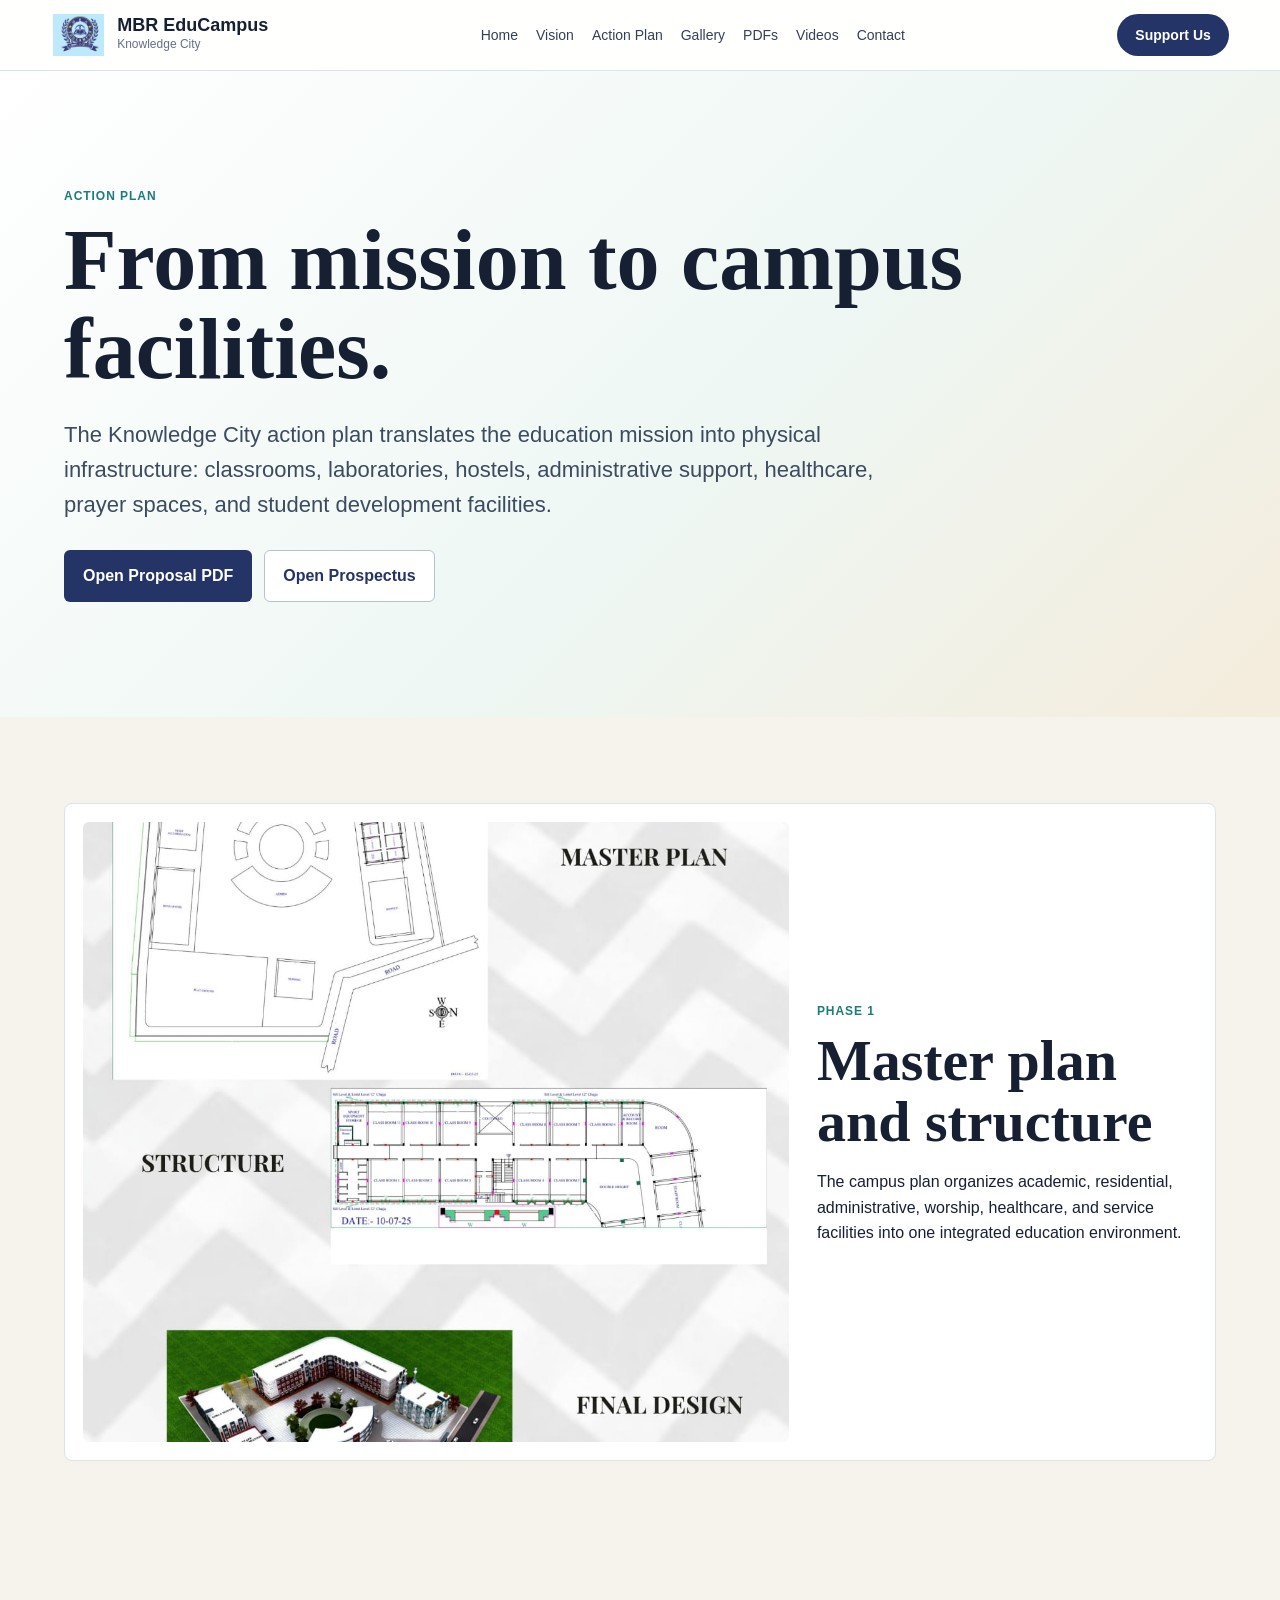
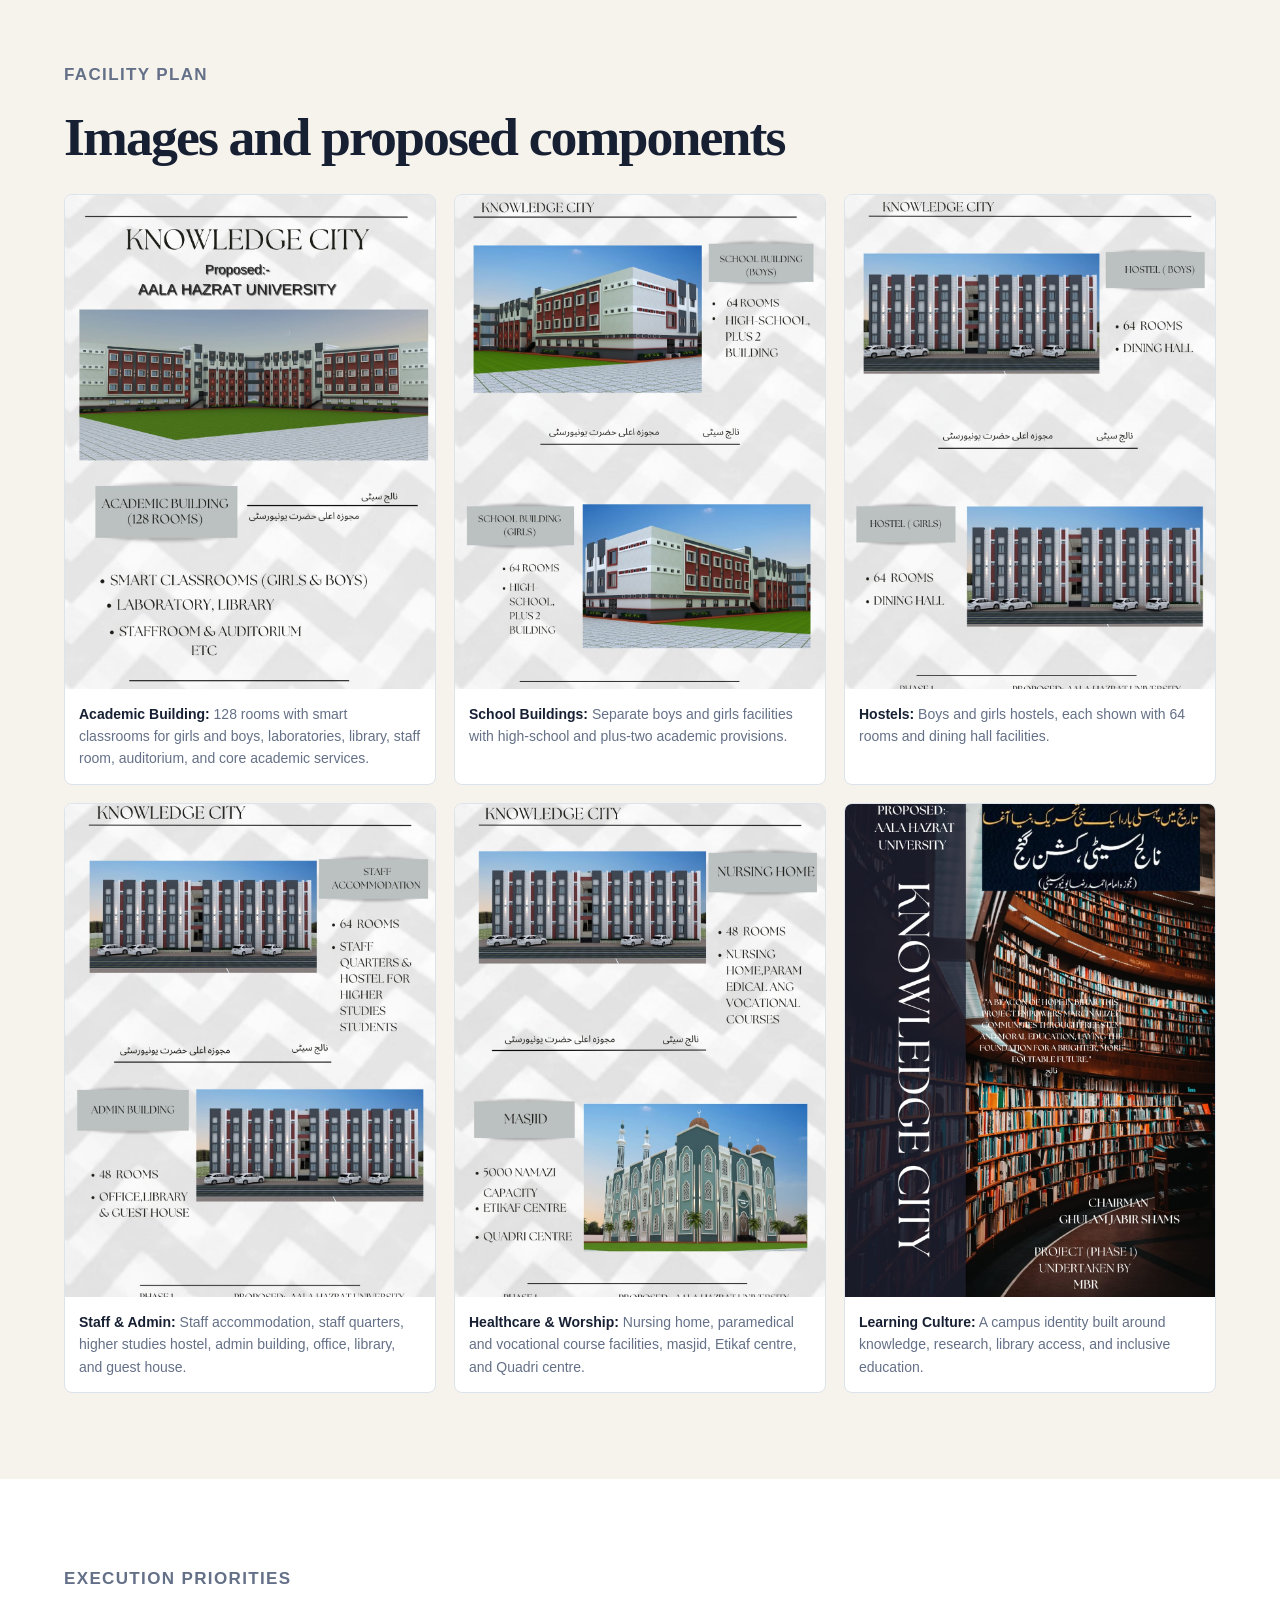
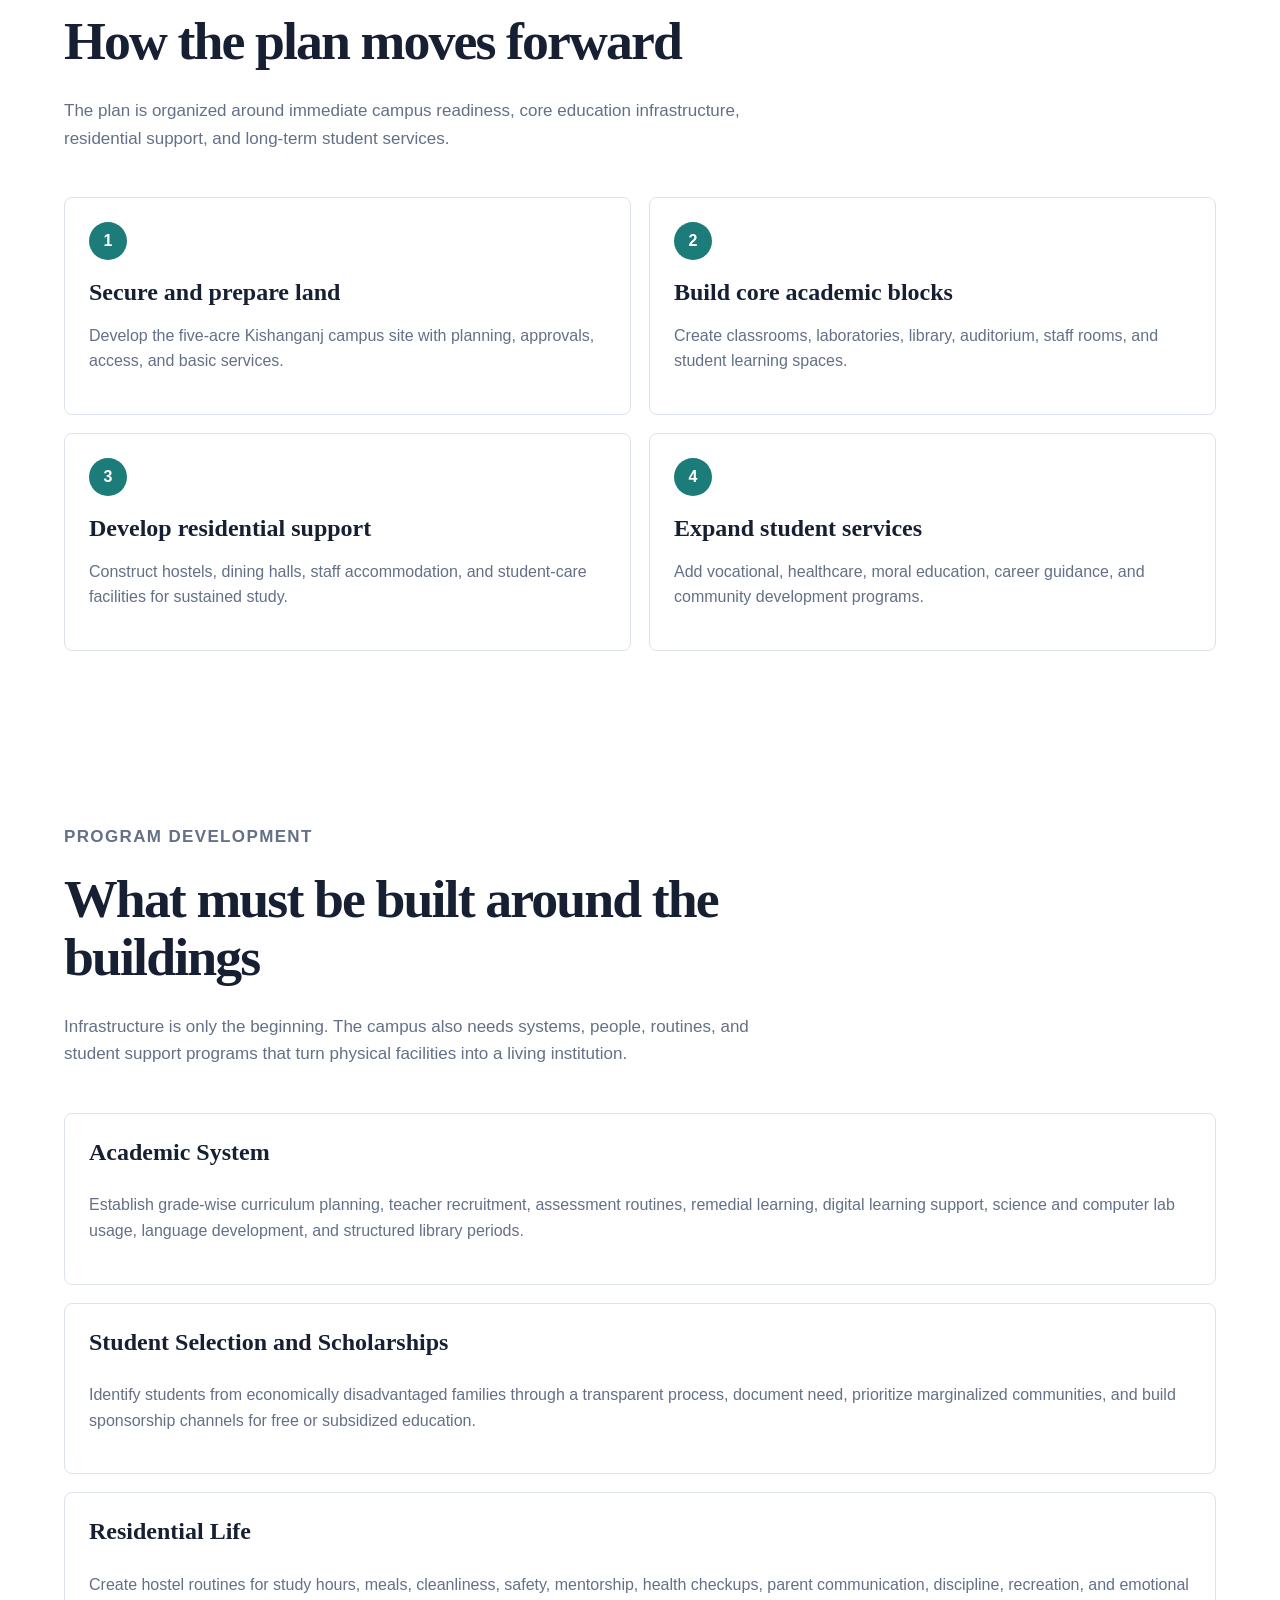
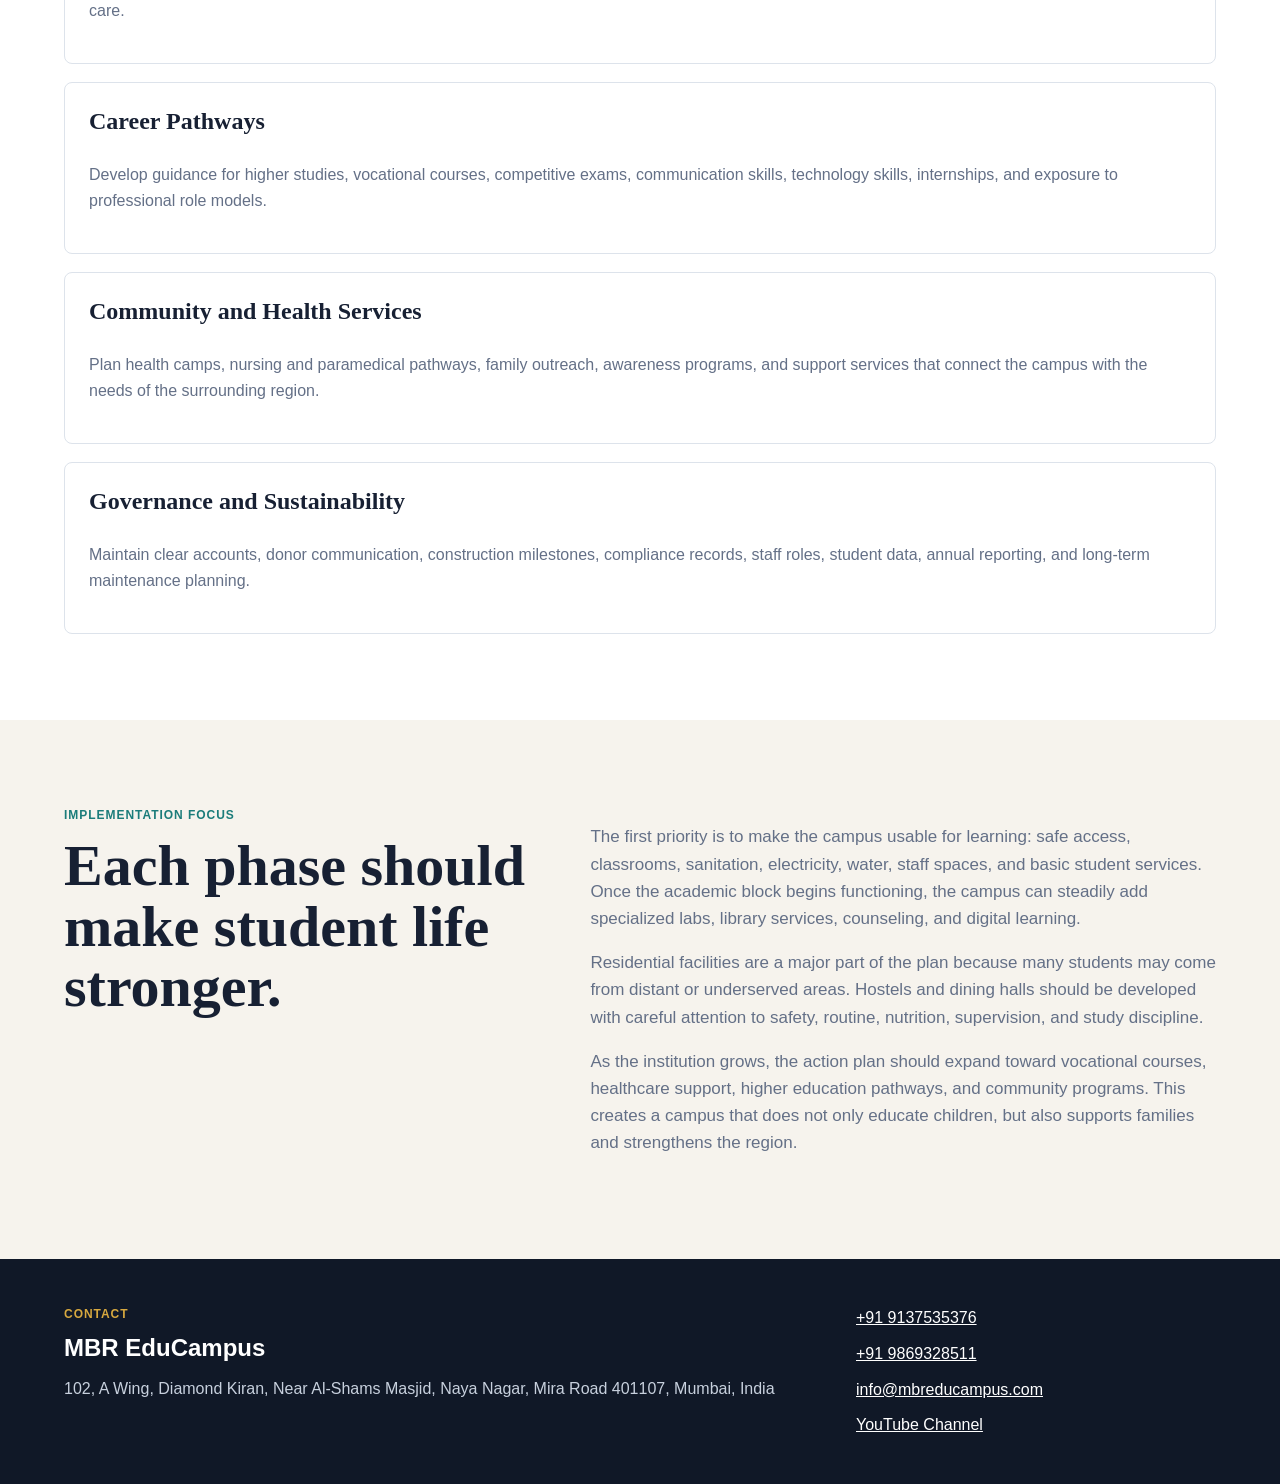
==== commit 90e65792: "Add Support Us button across site" ====
--- a/action-plan.html
+++ b/action-plan.html
@@ -6,7 +6,7 @@
     <title>Action Plan | MBR EduCampus</title>
     <meta name="description" content="Knowledge City MBR EduCampus action plan, facility proposal, and PDFs." />
     <link rel="icon" type="image/png" href="assets/favicon.png" />
-    <link rel="stylesheet" href="styles.css" />
+    <link rel="stylesheet" href="styles.css?v=support-all-pages" />
   </head>
   <body>
     <header class="site-header">
@@ -26,6 +26,7 @@
         <a href="videos.html">Videos</a>
         <a href="contact.html">Contact</a>
       </nav>
+      <a class="page-support-cta" href="index.html#support">Support Us</a>
     </header>
 
     <main>
--- a/styles.css
+++ b/styles.css
@@ -725,6 +725,22 @@
   color: #fff;
 }
 
+.page-support-cta {
+  display: inline-flex;
+  flex: 0 0 auto;
+  align-items: center;
+  justify-content: center;
+  min-height: 42px;
+  padding: 10px 18px;
+  color: #fff;
+  background: var(--navy);
+  border-radius: 999px;
+  font-size: 14px;
+  font-weight: 700;
+  text-decoration: none;
+  white-space: nowrap;
+}
+
 @media (max-width: 1000px) {
   .hero,
   .split,
@@ -778,6 +794,10 @@
     padding-bottom: 4px;
   }
 
+  .page-support-cta {
+    width: 100%;
+  }
+
   .hero {
     min-height: auto;
     width: 100%;
@@ -866,3 +886,199 @@
     max-height: calc(100vh - 150px);
   }
 }
+
+/* Homepage redesign */
+.home-page {
+  --home-blue: #123f76;
+  --home-blue-deep: #092c58;
+  --home-sky: #eaf6fb;
+  --home-green: #63af4a;
+  --home-gold: #f2c348;
+  --home-text: #17263a;
+  --home-muted: #667386;
+  background: #fff;
+  color: var(--home-text);
+  font-family: Arial, Helvetica, sans-serif;
+}
+
+.page-shell { width: min(1180px, calc(100% - 40px)); margin-inline: auto; }
+.topbar { color: #dceaff; background: var(--home-blue-deep); font-size: 13px; }
+.topbar-inner { min-height: 38px; display: flex; align-items: center; justify-content: space-between; gap: 20px; }
+.topbar-contact { display: flex; align-items: center; gap: 9px; }
+.topbar a { color: inherit; text-decoration: none; }
+.topbar p { margin: 0; letter-spacing: .04em; }
+
+.home-header { position: sticky; top: 0; padding: 0; overflow: visible; background: rgba(255,255,255,.97); box-shadow: 0 2px 16px rgba(11,45,84,.07); }
+.header-inner { min-height: 88px; display: flex; align-items: center; gap: 26px; }
+.home-header .brand { flex: 0 0 auto; }
+.home-header .brand img { width: 64px; height: 64px; }
+.home-header .brand strong { color: var(--home-blue); font-size: 21px; letter-spacing: -.02em; }
+.home-header .brand small { margin-top: 4px; color: #718096; font-size: 11px; letter-spacing: .08em; text-transform: uppercase; }
+.home-header nav { flex: 1; align-items: center; justify-content: center; flex-wrap: nowrap; gap: 25px; color: #344052; font-size: 14px; }
+.home-header nav a { position: relative; padding: 33px 0 30px; white-space: nowrap; }
+.home-header nav a::after { position: absolute; right: 0; bottom: 24px; left: 0; height: 2px; content: ""; background: var(--home-green); transform: scaleX(0); transition: transform .18s ease; }
+.home-header nav a:hover::after, .home-header nav a.active::after { transform: scaleX(1); }
+.header-cta { flex: 0 0 auto; padding: 13px 20px; color: #fff; background: var(--home-blue); border-radius: 999px; font-size: 14px; font-weight: 700; text-decoration: none; }
+.menu-toggle { display: none; }
+
+.home-hero { position: relative; overflow: hidden; background: linear-gradient(120deg,#f5fbff 0%,#edf7fb 52%,#d9eef7 100%); }
+.home-hero::before { position: absolute; top: -230px; right: -180px; width: 650px; height: 650px; content: ""; border: 120px solid rgba(255,255,255,.38); border-radius: 50%; }
+.hero-grid { position: relative; z-index: 1; display: grid; grid-template-columns: minmax(0,.92fr) minmax(420px,1.08fr); align-items: center; gap: 64px; min-height: 650px; padding-block: 68px 82px; }
+.kicker { margin: 0 0 15px; color: var(--home-green); font-size: 12px; font-weight: 800; letter-spacing: .15em; text-transform: uppercase; }
+.home-hero h1 { max-width: 630px; margin: 0; color: var(--home-blue-deep); font-family: Georgia,"Times New Roman",serif; font-size: clamp(52px,5.8vw,78px); font-weight: 700; letter-spacing: -.045em; line-height: .99; }
+.home-hero h1 em { color: var(--home-blue); font-weight: 400; }
+.hero-lead { max-width: 625px; margin: 25px 0 0; color: #536478; font-size: 18px; line-height: 1.72; }
+.home-page .hero-actions { margin-top: 30px; }
+.home-page .button { min-height: 50px; padding: 13px 22px; border-radius: 999px; transition: transform .18s ease, box-shadow .18s ease; }
+.home-page .button:hover { transform: translateY(-2px); }
+.home-page .button.primary { gap: 12px; background: var(--home-blue); box-shadow: 0 10px 24px rgba(18,63,118,.2); }
+.home-page .button.ghost { color: var(--home-blue); background: rgba(255,255,255,.7); border: 1px solid #afc7d8; }
+.hero-trust { display: flex; gap: 32px; margin-top: 35px; padding-top: 24px; border-top: 1px solid #cbdde8; }
+.hero-trust span { display: grid; color: #69788a; font-size: 12px; }
+.hero-trust strong { color: var(--home-blue); font-family: Georgia,serif; font-size: 24px; line-height: 1.1; }
+.hero-visual { position: relative; padding: 14px; background: #fff; border-radius: 4px; box-shadow: 0 24px 60px rgba(14,53,91,.17); }
+.hero-visual::before { position: absolute; z-index: -1; right: -25px; bottom: -25px; width: 44%; height: 44%; content: ""; background-image: radial-gradient(var(--home-green) 1.4px,transparent 1.4px); background-size: 10px 10px; opacity: .5; }
+.hero-visual img { width: 100%; height: 455px; object-fit: cover; object-position: center; }
+.hero-badge { position: absolute; right: -18px; bottom: 38px; display: grid; min-width: 190px; padding: 18px 22px; color: #fff; background: var(--home-blue); box-shadow: 0 12px 30px rgba(9,44,88,.28); }
+.hero-badge strong { font-family: Georgia,serif; font-size: 19px; }
+.hero-badge span { color: #cfe0f4; font-size: 12px; letter-spacing: .08em; text-transform: uppercase; }
+
+.feature-strip { position: relative; z-index: 2; display: grid; grid-template-columns: repeat(3,1fr); margin-top: -34px; padding: 0; overflow: hidden; background: var(--home-blue); border-radius: 4px; box-shadow: 0 18px 44px rgba(15,52,91,.18); }
+.feature-strip article { display: flex; gap: 17px; padding: 27px 29px; color: #fff; border-right: 1px solid rgba(255,255,255,.16); }
+.feature-strip article:last-child { border-right: 0; }
+.feature-icon { display: grid; flex: 0 0 44px; height: 44px; place-items: center; color: var(--home-blue-deep); background: var(--home-gold); border-radius: 50%; font-size: 22px; }
+.feature-strip h2 { margin: 0 0 5px; font-family: Arial,sans-serif; font-size: 18px; }
+.feature-strip p { margin: 0; color: #d6e3f1; font-size: 13px; line-height: 1.5; }
+
+.home-section { padding: 110px 0; }
+.intro-grid { display: grid; grid-template-columns: minmax(0,1fr) minmax(0,.95fr); align-items: center; gap: 78px; }
+.section-image { position: relative; padding: 0 38px 38px 0; }
+.section-image::before { position: absolute; z-index: -1; right: 0; bottom: 0; width: 75%; height: 76%; content: ""; background: var(--home-sky); }
+.section-image img { width: 100%; height: 455px; object-fit: cover; }
+.section-image span { position: absolute; right: 0; bottom: 38px; max-width: 190px; padding: 17px 20px; color: #fff; background: var(--home-green); font-family: Georgia,serif; font-size: 17px; line-height: 1.35; }
+.section-copy h2, .section-heading h2, .vision-banner h2, .support-cta h2 { margin: 0; color: var(--home-blue-deep); font-family: Georgia,"Times New Roman",serif; font-size: clamp(38px,4.2vw,56px); letter-spacing: -.035em; line-height: 1.08; }
+.section-copy > p:not(.kicker) { margin: 20px 0; color: var(--home-muted); font-size: 16px; line-height: 1.75; }
+.text-link { display: inline-flex; gap: 10px; align-items: center; color: var(--home-blue); font-weight: 800; text-decoration: none; }
+.mini-stats { display: grid; grid-template-columns: repeat(3,1fr); gap: 16px; margin-top: 34px; padding-top: 25px; border-top: 1px solid #dfe6ed; }
+.mini-stats div { display: grid; }
+.mini-stats strong { color: var(--home-blue); font-family: Georgia,serif; font-size: 28px; }
+.mini-stats span { color: #768396; font-size: 11px; line-height: 1.4; text-transform: uppercase; }
+
+.facilities-section { background: #f5f9fc; }
+.section-heading.centered { max-width: 790px; margin: 0 auto 48px; text-align: center; }
+.section-heading.centered > p:last-child { margin: 18px auto 0; color: var(--home-muted); font-size: 16px; }
+.facility-grid { display: grid; grid-template-columns: repeat(3,1fr); gap: 22px; }
+.facility-grid article { overflow: hidden; background: #fff; border-bottom: 3px solid transparent; box-shadow: 0 10px 32px rgba(20,53,84,.08); transition: transform .2s ease,border-color .2s ease; }
+.facility-grid article:hover { transform: translateY(-5px); border-color: var(--home-green); }
+.facility-grid img { width: 100%; aspect-ratio: 4/2.65; object-fit: cover; }
+.facility-grid article div { position: relative; padding: 25px 25px 29px; }
+.facility-grid article span { position: absolute; top: -24px; right: 22px; display: grid; width: 48px; height: 48px; place-items: center; color: #fff; background: var(--home-blue); border: 4px solid #fff; border-radius: 50%; font-size: 12px; font-weight: 800; }
+.facility-grid h3 { margin: 0 0 10px; color: var(--home-blue-deep); font-family: Georgia,serif; font-size: 24px; }
+.facility-grid p { margin: 0; color: var(--home-muted); font-size: 14px; line-height: 1.65; }
+.center-action { margin-top: 40px; text-align: center; }
+.home-page .button.outline { color: var(--home-blue); border: 1px solid var(--home-blue); background: transparent; }
+
+.vision-banner { padding: 78px 0; color: #fff; background: linear-gradient(105deg,rgba(9,44,88,.96),rgba(18,63,118,.9)),url("assets/vision/master-plan.jpeg") center/cover; }
+.vision-banner-grid { display: grid; grid-template-columns: 1.15fr .85fr; align-items: center; gap: 80px; }
+.kicker.light { color: #9ddd83; }
+.vision-banner h2, .support-cta h2 { color: #fff; }
+.vision-banner-grid > div:last-child { padding-left: 55px; border-left: 1px solid rgba(255,255,255,.25); }
+.vision-banner p:not(.kicker) { margin: 0 0 23px; color: #d9e5f2; font-size: 17px; line-height: 1.75; }
+.home-page .button.light-button { color: var(--home-blue-deep); background: #fff; }
+
+.split-heading { display: flex; align-items: end; justify-content: space-between; gap: 30px; margin-bottom: 38px; }
+.progress-gallery { display: grid; grid-template-columns: 1.45fr .78fr .78fr; gap: 16px; height: 390px; }
+.progress-gallery img { width: 100%; height: 100%; object-fit: cover; }
+
+.support-cta { padding: 92px 0; color: #fff; background: var(--home-blue-deep); }
+.support-grid { display: grid; grid-template-columns: 1.05fr .95fr; align-items: center; gap: 85px; }
+.support-grid > div:first-child > p:not(.kicker) { max-width: 620px; margin: 20px 0 28px; color: #ccd9e8; font-size: 16px; }
+.home-page .button.gold-button { color: #1d3551; background: var(--home-gold); }
+.bank-card { padding: 34px 38px; background: rgba(255,255,255,.08); border: 1px solid rgba(255,255,255,.15); }
+.bank-label { margin: 0 0 9px; color: var(--home-gold); font-size: 11px; font-weight: 800; letter-spacing: .15em; text-transform: uppercase; }
+.bank-card h3 { margin: 0 0 24px; font-family: Georgia,serif; font-size: 22px; line-height: 1.35; }
+.bank-card dl { margin: 0; }
+.bank-card dl div { display: grid; grid-template-columns: 140px 1fr; gap: 16px; padding: 10px 0; border-top: 1px solid rgba(255,255,255,.12); }
+.bank-card dt { color: #adbed2; font-size: 13px; }
+.bank-card dd { margin: 0; font-weight: 700; }
+
+.home-footer { display: block; padding: 64px 0 22px; }
+.footer-grid { display: grid; grid-template-columns: 1.3fr .65fr .9fr 1fr; gap: 55px; }
+.footer-brand { display: flex; align-items: center; gap: 14px; }
+.footer-brand img { width: 72px; height: 72px; object-fit: contain; background: #c8eefa; border-radius: 50%; }
+.home-footer h2 { font-size: 25px; }
+.home-footer h3 { margin: 0 0 16px; color: #fff; font-family: Arial,sans-serif; font-size: 13px; letter-spacing: .1em; text-transform: uppercase; }
+.home-footer .footer-grid > div:not(.footer-brand) { display: flex; flex-direction: column; align-items: flex-start; }
+.home-footer a, .home-footer p { margin: 0 0 9px; color: #bdc9d9; font-size: 13px; line-height: 1.6; text-decoration: none; }
+.footer-bottom { display: flex; justify-content: space-between; margin-top: 42px; padding-top: 20px; color: #8796aa; border-top: 1px solid #2b3545; font-size: 11px; }
+
+@media (max-width: 1050px) {
+  .home-header nav { gap: 14px; }
+  .header-cta { display: none; }
+  .hero-grid { grid-template-columns: 1fr 1fr; gap: 38px; }
+  .hero-visual img { height: 390px; }
+  .intro-grid { gap: 45px; }
+  .support-grid { gap: 45px; }
+}
+
+@media (max-width: 820px) {
+  .topbar p { display: none; }
+  .home-header { align-items: initial; flex-direction: initial; width: auto; }
+  .header-inner { min-height: 76px; }
+  .home-header .brand img { width: 52px; height: 52px; }
+  .home-header .brand strong { font-size: 18px; }
+  .menu-toggle { display: grid; grid-template-columns: 24px auto; grid-template-rows: repeat(3,4px); align-items: center; gap: 3px 8px; margin-left: auto; padding: 10px 0; color: var(--home-blue); background: transparent; border: 0; }
+  .menu-toggle span { display: block; width: 23px; height: 2px; background: var(--home-blue); }
+  .menu-toggle b { grid-column: 2; grid-row: 1/4; font-size: 12px; }
+  .home-header nav { position: absolute; top: 76px; right: 0; left: 0; display: none; width: 100%; padding: 12px 20px 22px; background: #fff; box-shadow: 0 18px 28px rgba(9,44,88,.12); }
+  .home-header nav.is-open { display: grid; }
+  .home-header nav a { padding: 11px 0; }
+  .home-header nav a::after { display: none; }
+  .hero-grid, .intro-grid, .vision-banner-grid, .support-grid { grid-template-columns: 1fr; }
+  .hero-grid { min-height: auto; padding-block: 60px 80px; }
+  .hero-copy { text-align: center; }
+  .home-hero h1, .hero-lead { margin-inline: auto; }
+  .home-page .hero-actions, .hero-trust { justify-content: center; }
+  .hero-visual { max-width: 620px; margin-inline: auto; }
+  .feature-strip { grid-template-columns: 1fr; margin-top: -26px; }
+  .feature-strip article { border-right: 0; border-bottom: 1px solid rgba(255,255,255,.15); }
+  .facility-grid { grid-template-columns: 1fr; max-width: 620px; margin-inline: auto; }
+  .vision-banner-grid { gap: 34px; }
+  .vision-banner-grid > div:last-child { padding: 30px 0 0; border-top: 1px solid rgba(255,255,255,.25); border-left: 0; }
+  .progress-gallery { grid-template-columns: 1fr 1fr; height: auto; }
+  .progress-gallery img { height: 250px; }
+  .progress-gallery img:first-child { grid-column: 1/-1; height: 360px; }
+  .footer-grid { grid-template-columns: 1fr 1fr; }
+}
+
+@media (max-width: 560px) {
+  .page-shell { width: min(100% - 28px,1180px); }
+  .topbar-inner { justify-content: center; }
+  .topbar-contact { gap: 6px; font-size: 11px; }
+  .home-header .brand small { display: none; }
+  .home-header .brand strong { font-size: 16px; }
+  .home-hero h1 { font-size: 43px; }
+  .hero-lead { font-size: 16px; }
+  .home-page .hero-actions { display: grid; }
+  .home-page .button { width: 100%; }
+  .hero-trust { gap: 15px; }
+  .hero-trust span { flex: 1; }
+  .hero-visual { padding: 8px; }
+  .hero-visual img { height: 300px; }
+  .hero-badge { right: 8px; bottom: 20px; min-width: 160px; padding: 13px 16px; }
+  .feature-strip article { padding: 23px 20px; }
+  .home-section { padding: 74px 0; }
+  .section-image { padding: 0 20px 25px 0; }
+  .section-image img { height: 330px; }
+  .section-image span { right: 0; bottom: 25px; max-width: 160px; font-size: 14px; }
+  .section-copy h2, .section-heading h2, .vision-banner h2, .support-cta h2 { font-size: 36px; }
+  .mini-stats { grid-template-columns: 1fr; }
+  .mini-stats div { grid-template-columns: 80px 1fr; align-items: center; }
+  .split-heading { align-items: flex-start; flex-direction: column; }
+  .progress-gallery { grid-template-columns: 1fr; }
+  .progress-gallery img, .progress-gallery img:first-child { grid-column: auto; height: 240px; }
+  .bank-card { padding: 26px 22px; }
+  .bank-card dl div { grid-template-columns: 1fr; gap: 2px; }
+  .footer-grid { grid-template-columns: 1fr; gap: 36px; }
+  .footer-bottom { align-items: flex-start; flex-direction: column; gap: 8px; }
+}
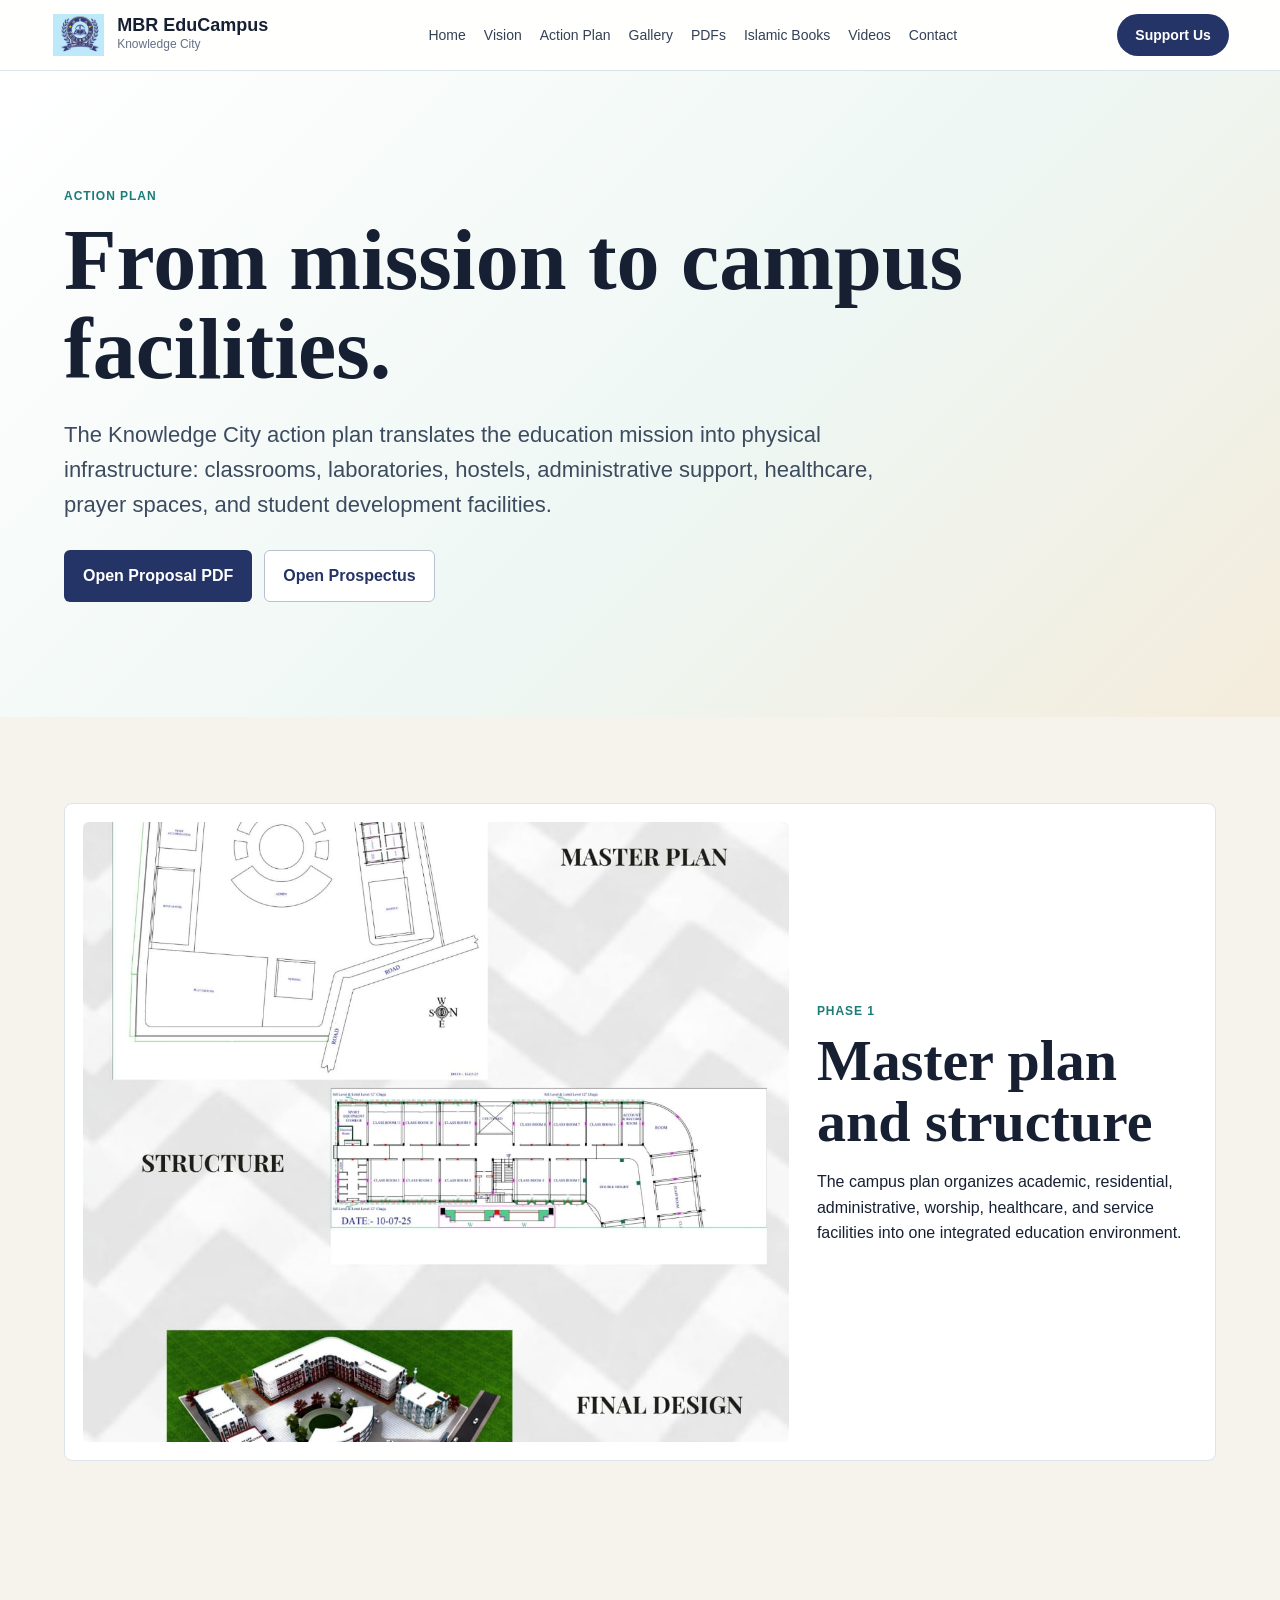
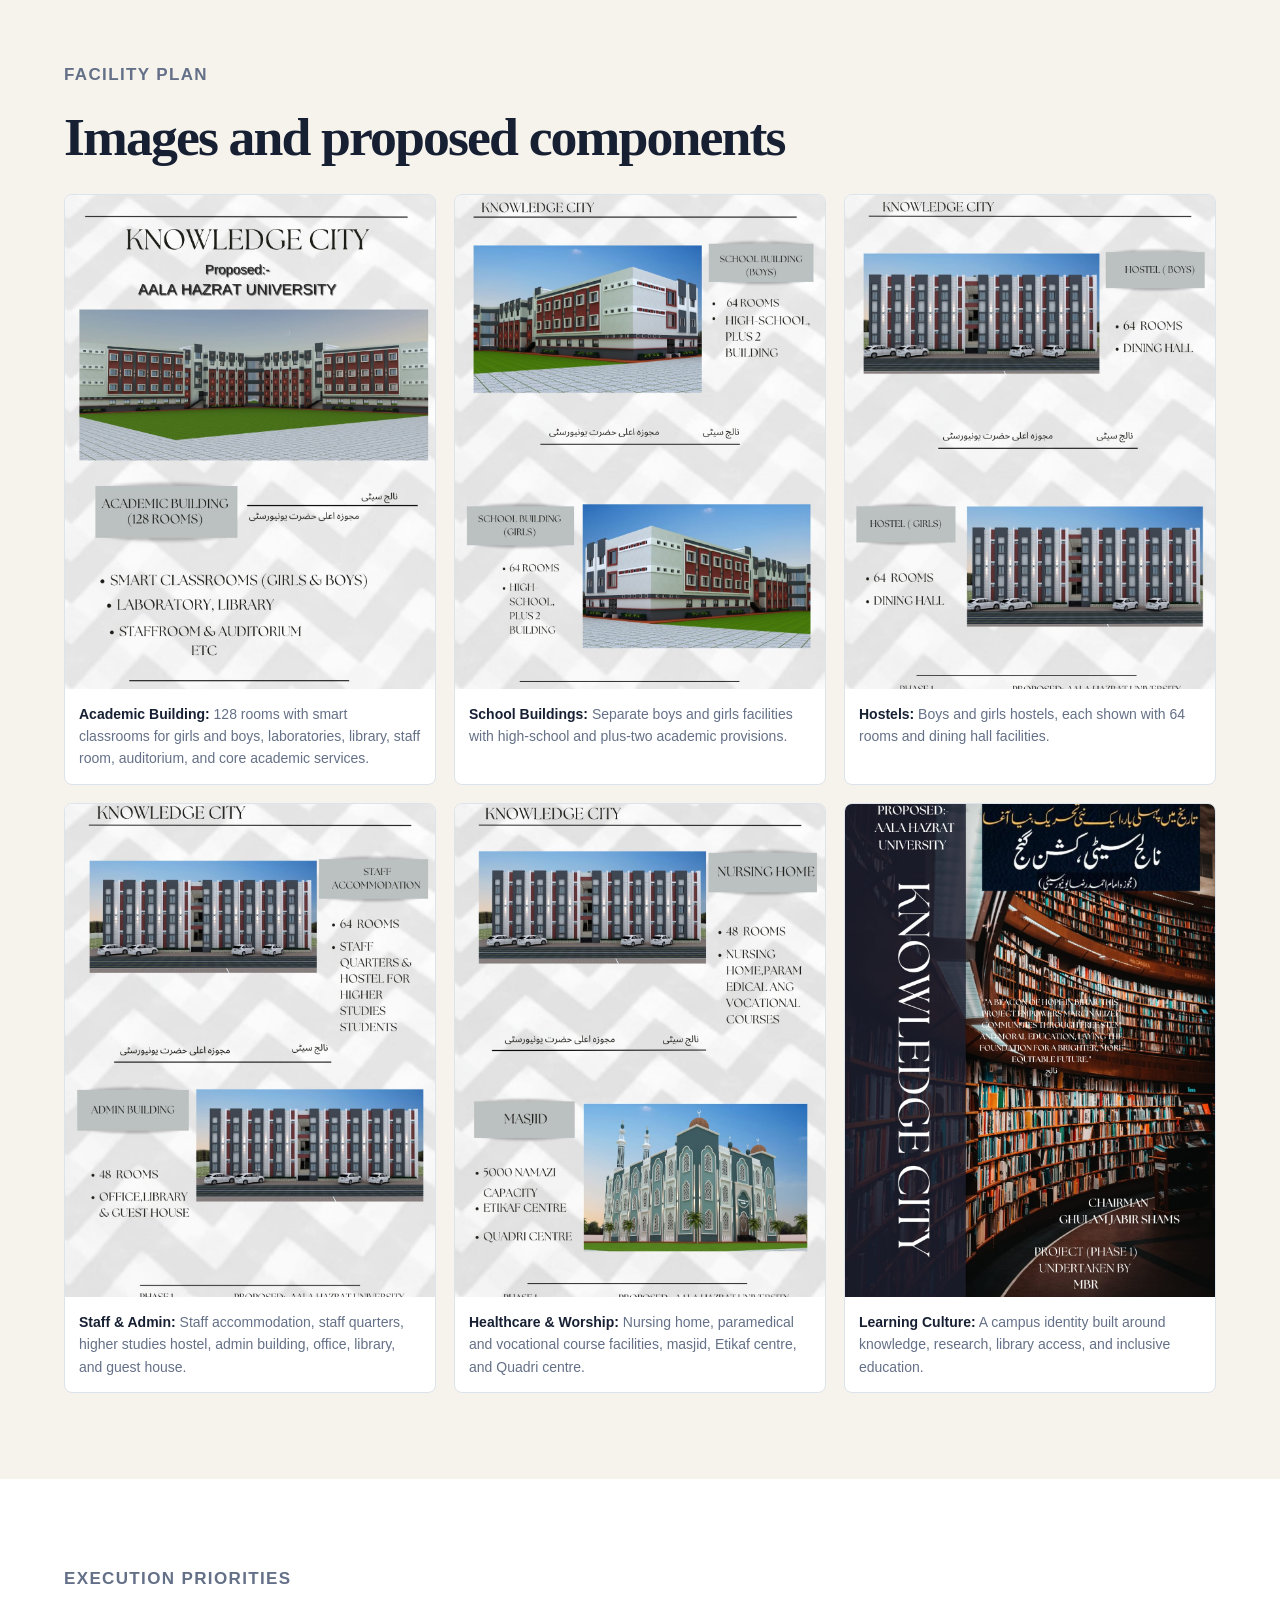
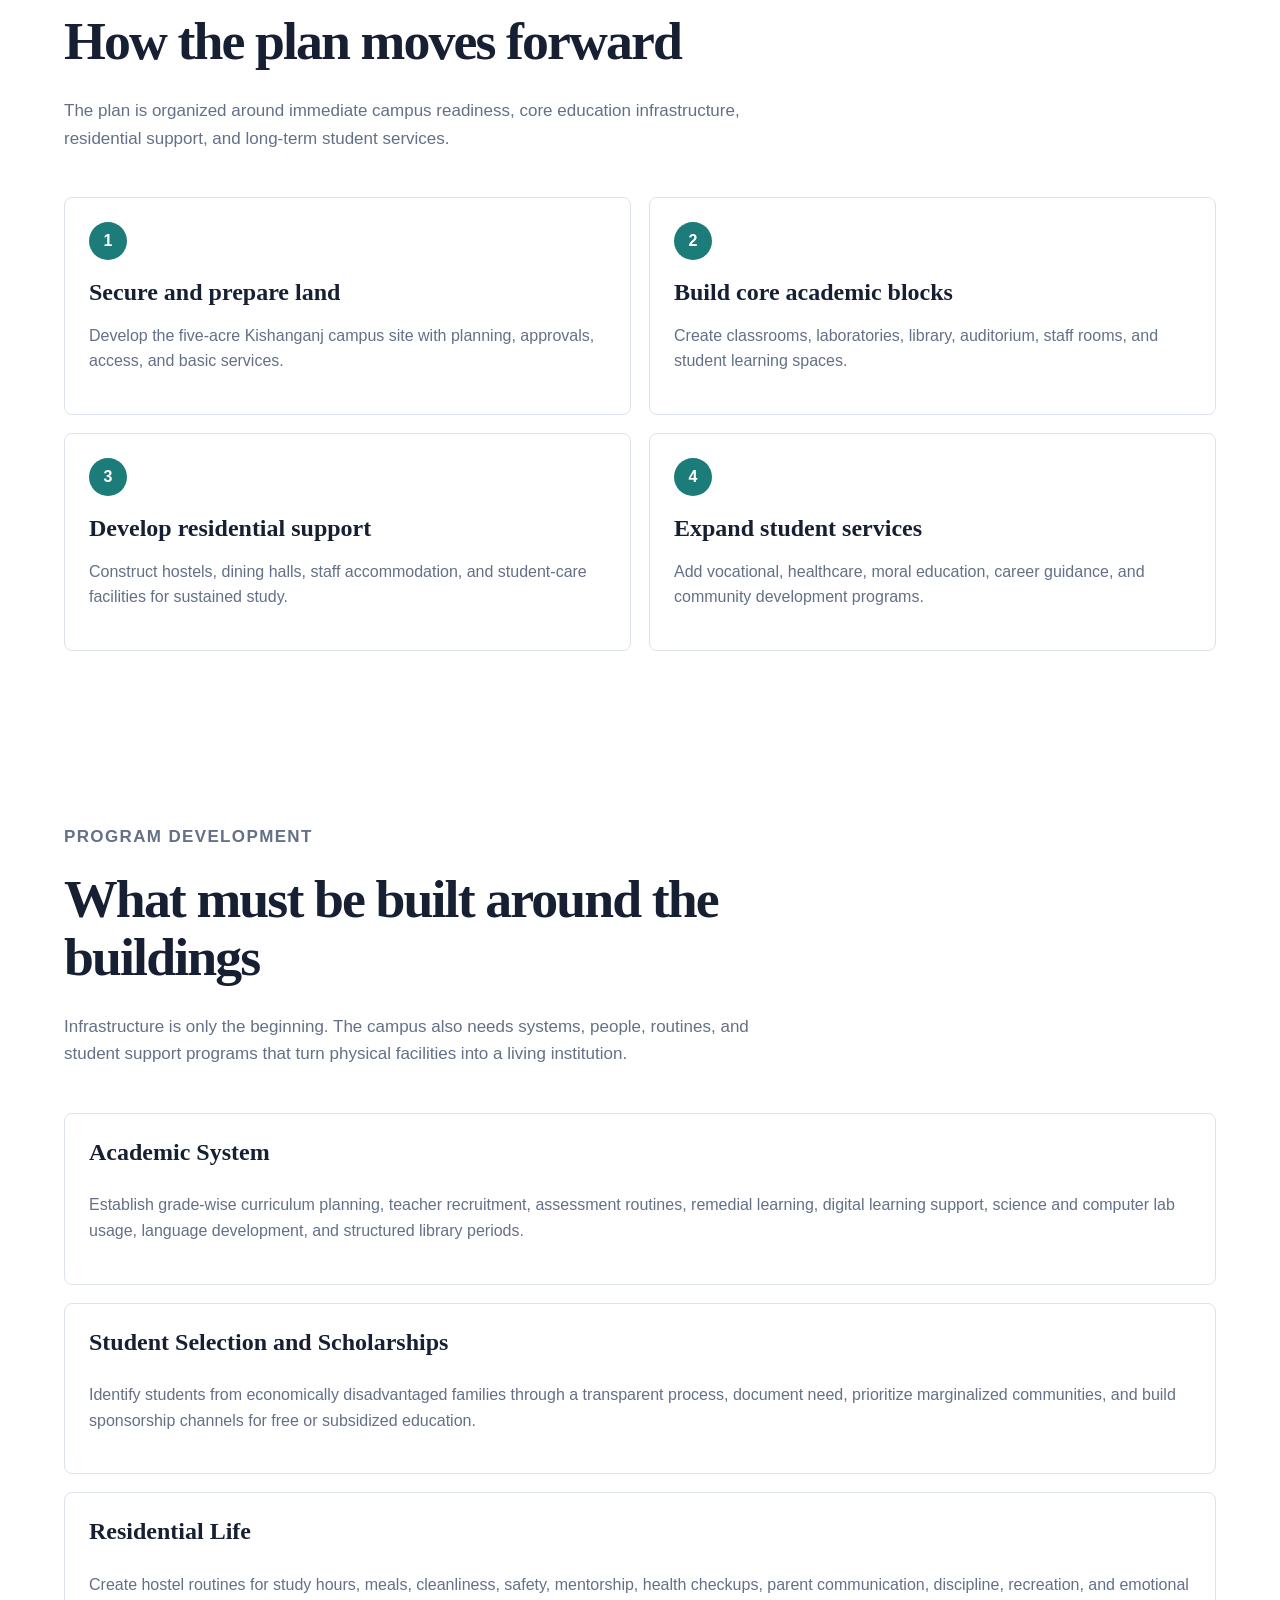
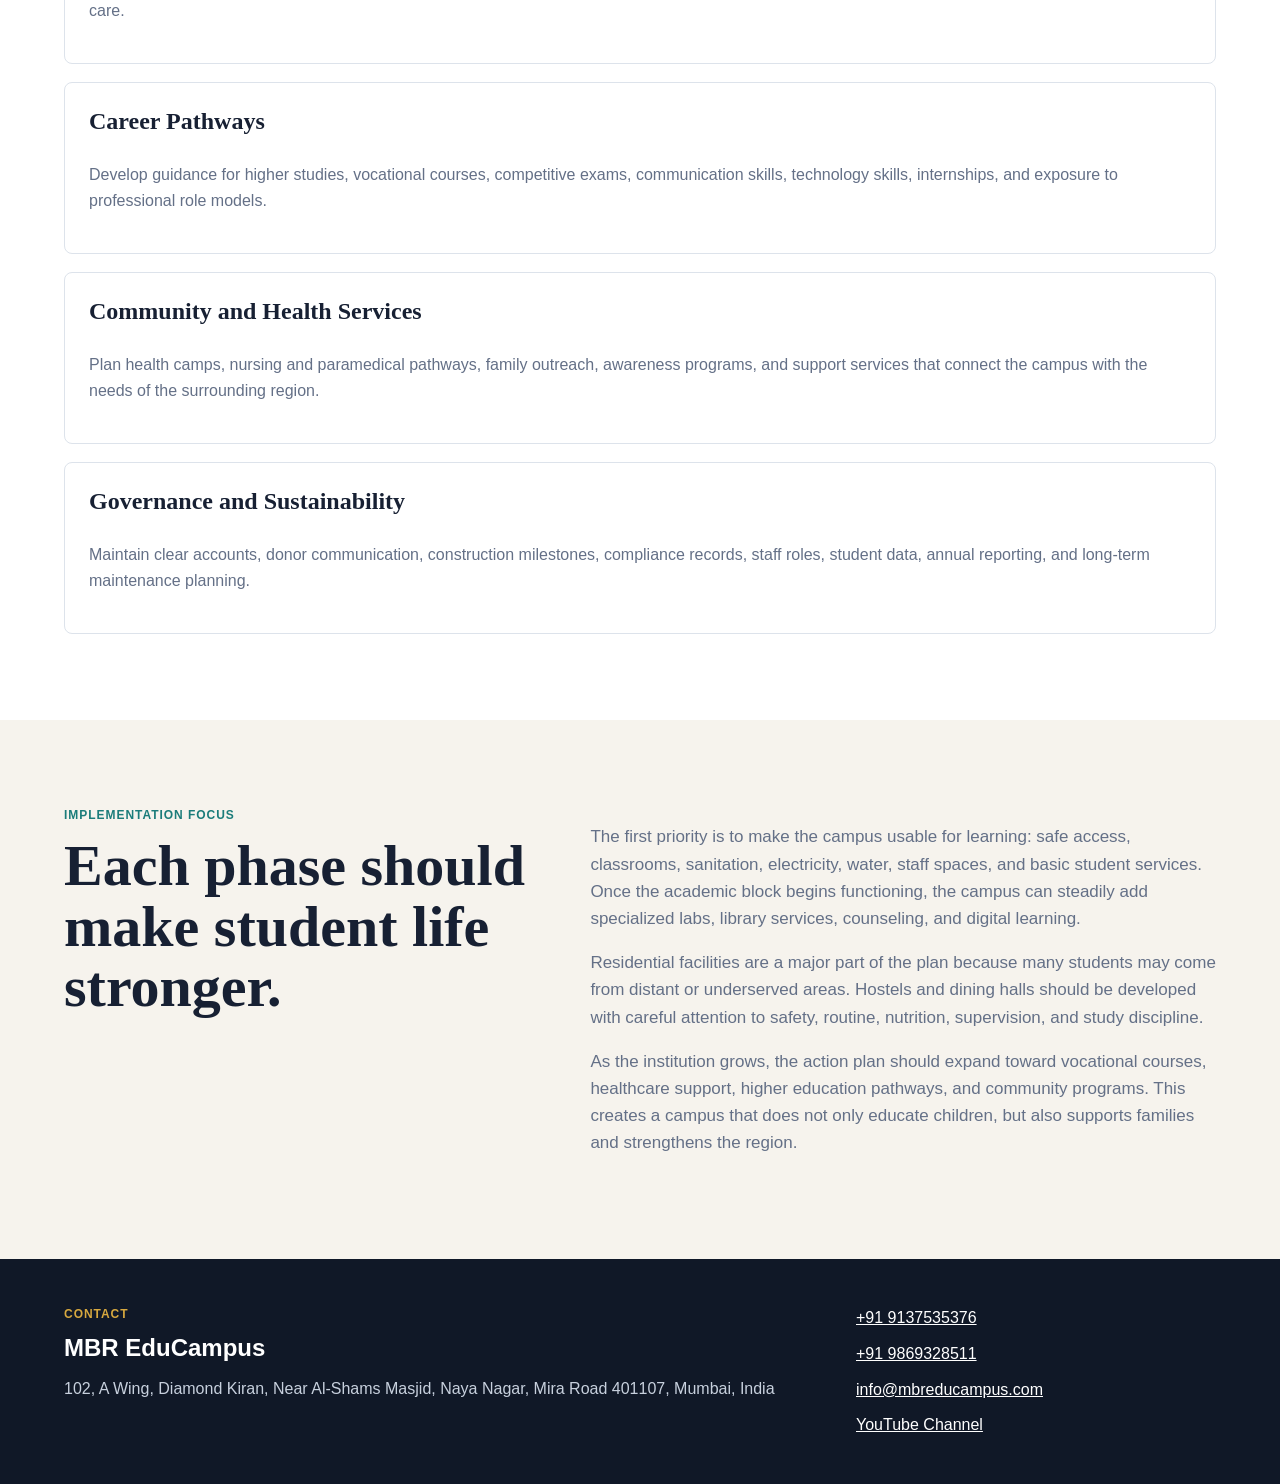
==== commit 07985d7b: "Add Islamic books download library" ====
--- a/action-plan.html
+++ b/action-plan.html
@@ -6,7 +6,7 @@
     <title>Action Plan | MBR EduCampus</title>
     <meta name="description" content="Knowledge City MBR EduCampus action plan, facility proposal, and PDFs." />
     <link rel="icon" type="image/png" href="assets/favicon.png" />
-    <link rel="stylesheet" href="styles.css?v=support-all-pages" />
+    <link rel="stylesheet" href="styles.css?v=qr-campaign" />
   </head>
   <body>
     <header class="site-header">
@@ -23,6 +23,7 @@
         <a href="action-plan.html">Action Plan</a>
         <a href="gallery.html">Gallery</a>
         <a href="documents.html">PDFs</a>
+        <a href="books.html">Islamic Books</a>
         <a href="videos.html">Videos</a>
         <a href="contact.html">Contact</a>
       </nav>
--- a/styles.css
+++ b/styles.css
@@ -725,6 +725,213 @@
   color: #fff;
 }
 
+nav a.active {
+  color: var(--teal);
+  font-weight: 700;
+}
+
+.books-hero {
+  background: linear-gradient(125deg, #f7fbff 0%, #e8f5f3 58%, #f5ecd8 100%);
+}
+
+.library-summary {
+  display: flex;
+  flex-wrap: wrap;
+  gap: 14px;
+  margin-top: 30px;
+}
+
+.library-summary span {
+  display: inline-flex;
+  align-items: baseline;
+  gap: 7px;
+  padding: 11px 16px;
+  color: #415066;
+  background: rgba(255, 255, 255, 0.78);
+  border: 1px solid #d6e3e8;
+  border-radius: 999px;
+  font-size: 13px;
+}
+
+.library-summary strong {
+  color: var(--navy);
+  font-family: Georgia, "Times New Roman", serif;
+  font-size: 20px;
+}
+
+.book-library-section {
+  background: #f7f9fc;
+}
+
+.library-heading {
+  display: flex;
+  align-items: end;
+  justify-content: space-between;
+  gap: 30px;
+  margin-bottom: 34px;
+}
+
+.library-heading h2 {
+  margin: 0;
+}
+
+.book-search {
+  display: grid;
+  gap: 7px;
+  min-width: min(340px, 100%);
+  color: var(--muted);
+  font-size: 12px;
+  font-weight: 700;
+  letter-spacing: 0.05em;
+  text-transform: uppercase;
+}
+
+.book-search input {
+  width: 100%;
+  min-height: 46px;
+  padding: 10px 14px;
+  color: var(--ink);
+  background: #fff;
+  border: 1px solid #cfd8e4;
+  border-radius: 6px;
+  font: inherit;
+  font-size: 15px;
+  font-weight: 400;
+  letter-spacing: 0;
+  text-transform: none;
+}
+
+.book-search input:focus {
+  border-color: var(--teal);
+  outline: 3px solid rgba(27, 124, 122, 0.13);
+}
+
+.book-grid {
+  display: grid;
+  grid-template-columns: repeat(4, minmax(0, 1fr));
+  gap: 22px;
+}
+
+.book-card {
+  display: grid;
+  grid-template-rows: 330px 1fr;
+  overflow: hidden;
+  background: #fff;
+  border: 1px solid var(--line);
+  border-radius: 8px;
+  box-shadow: 0 12px 34px rgba(23, 32, 51, 0.07);
+}
+
+.book-card[hidden] {
+  display: none;
+}
+
+.book-card > img,
+.book-placeholder {
+  width: 100%;
+  height: 330px;
+  object-fit: contain;
+  padding: 14px;
+  background: #eef2f6;
+}
+
+.book-card > div:last-child {
+  display: flex;
+  flex-direction: column;
+  align-items: flex-start;
+  padding: 20px;
+}
+
+.book-author {
+  margin: 0 0 8px;
+  color: var(--teal);
+  font-size: 11px;
+  font-weight: 700;
+  letter-spacing: 0.05em;
+  text-transform: uppercase;
+}
+
+.book-card h3 {
+  margin: 0 0 10px;
+  color: var(--ink);
+  font-size: 21px;
+}
+
+.book-meta {
+  margin: 0 0 18px;
+  color: var(--muted);
+  font-size: 13px;
+}
+
+.book-actions {
+  display: grid;
+  grid-template-columns: 1fr 1fr;
+  gap: 8px;
+  width: 100%;
+  margin-top: auto;
+}
+
+.book-actions a {
+  display: inline-flex;
+  align-items: center;
+  justify-content: center;
+  min-height: 42px;
+  padding: 9px 11px;
+  color: var(--navy);
+  border: 1px solid #b9c7d7;
+  border-radius: 5px;
+  font-size: 13px;
+  font-weight: 700;
+  text-decoration: none;
+}
+
+.book-actions a.download {
+  color: #fff;
+  background: var(--navy);
+  border-color: var(--navy);
+}
+
+.book-card.unavailable {
+  opacity: 0.76;
+}
+
+.book-placeholder {
+  display: grid;
+  place-items: center;
+  background: linear-gradient(145deg, #dce5ee, #f3f5f8);
+}
+
+.book-placeholder span {
+  display: grid;
+  width: 94px;
+  height: 122px;
+  place-items: center;
+  color: #75859a;
+  border: 2px solid #9babbc;
+  border-radius: 4px;
+  font-family: Georgia, "Times New Roman", serif;
+  font-size: 25px;
+}
+
+.unavailable-label {
+  display: inline-flex;
+  margin-top: auto;
+  padding: 8px 12px;
+  color: #6b5c30;
+  background: #f4e8bd;
+  border-radius: 999px;
+  font-size: 12px;
+  font-weight: 700;
+}
+
+.book-empty {
+  padding: 40px;
+  color: var(--muted);
+  background: #fff;
+  border: 1px solid var(--line);
+  text-align: center;
+}
+
 .page-support-cta {
   display: inline-flex;
   flex: 0 0 auto;
@@ -777,6 +984,10 @@
   .press-grid article {
     grid-template-columns: 1fr;
   }
+
+  .book-grid {
+    grid-template-columns: repeat(2, minmax(0, 1fr));
+  }
 }
 
 @media (max-width: 720px) {
@@ -884,6 +1095,19 @@
 
   .lightbox-frame img {
     max-height: calc(100vh - 150px);
+  }
+
+  .library-heading {
+    align-items: stretch;
+    flex-direction: column;
+  }
+
+  .book-search {
+    min-width: 0;
+  }
+
+  .book-grid {
+    grid-template-columns: 1fr;
   }
 }
 
@@ -990,11 +1214,23 @@
 .progress-gallery { display: grid; grid-template-columns: 1.45fr .78fr .78fr; gap: 16px; height: 390px; }
 .progress-gallery img { width: 100%; height: 100%; object-fit: cover; }
 
+.campaign-section { background: #fff; }
+.campaign-grid { display: grid; grid-template-columns: minmax(320px,.8fr) minmax(0,1.2fr); align-items: center; gap: 82px; }
+.campaign-poster { margin: 0; padding: 10px; background: #fff; box-shadow: 0 18px 50px rgba(9,44,88,.16); }
+.campaign-poster img { width: 100%; max-height: 820px; object-fit: contain; }
+.campaign-copy h2 { margin: 0; color: var(--home-blue-deep); font-family: Georgia,"Times New Roman",serif; font-size: clamp(38px,4.2vw,56px); letter-spacing: -.035em; line-height: 1.08; }
+.campaign-copy > p:not(.kicker) { margin: 22px 0; color: var(--home-muted); font-size: 16px; line-height: 1.75; }
+.campaign-copy ul { display: grid; gap: 12px; margin: 0 0 30px; padding: 0; list-style: none; }
+.campaign-copy li { position: relative; padding-left: 27px; color: #43536a; }
+.campaign-copy li::before { position: absolute; top: .35em; left: 0; width: 13px; height: 13px; content: ""; background: var(--home-green); border-radius: 50%; }
+
 .support-cta { padding: 92px 0; color: #fff; background: var(--home-blue-deep); }
 .support-grid { display: grid; grid-template-columns: 1.05fr .95fr; align-items: center; gap: 85px; }
 .support-grid > div:first-child > p:not(.kicker) { max-width: 620px; margin: 20px 0 28px; color: #ccd9e8; font-size: 16px; }
 .home-page .button.gold-button { color: #1d3551; background: var(--home-gold); }
 .bank-card { padding: 34px 38px; background: rgba(255,255,255,.08); border: 1px solid rgba(255,255,255,.15); }
+.payment-qr { width: 190px; max-width: 100%; margin: 0 auto 24px; padding: 8px; background: #fff; border-radius: 4px; }
+.bank-panel .payment-qr { width: 210px; }
 .bank-label { margin: 0 0 9px; color: var(--home-gold); font-size: 11px; font-weight: 800; letter-spacing: .15em; text-transform: uppercase; }
 .bank-card h3 { margin: 0 0 24px; font-family: Georgia,serif; font-size: 22px; line-height: 1.35; }
 .bank-card dl { margin: 0; }
@@ -1035,6 +1271,8 @@
   .home-header nav a { padding: 11px 0; }
   .home-header nav a::after { display: none; }
   .hero-grid, .intro-grid, .vision-banner-grid, .support-grid { grid-template-columns: 1fr; }
+  .campaign-grid { grid-template-columns: 1fr; gap: 45px; }
+  .campaign-poster { max-width: 540px; margin-inline: auto; }
   .hero-grid { min-height: auto; padding-block: 60px 80px; }
   .hero-copy { text-align: center; }
   .home-hero h1, .hero-lead { margin-inline: auto; }
